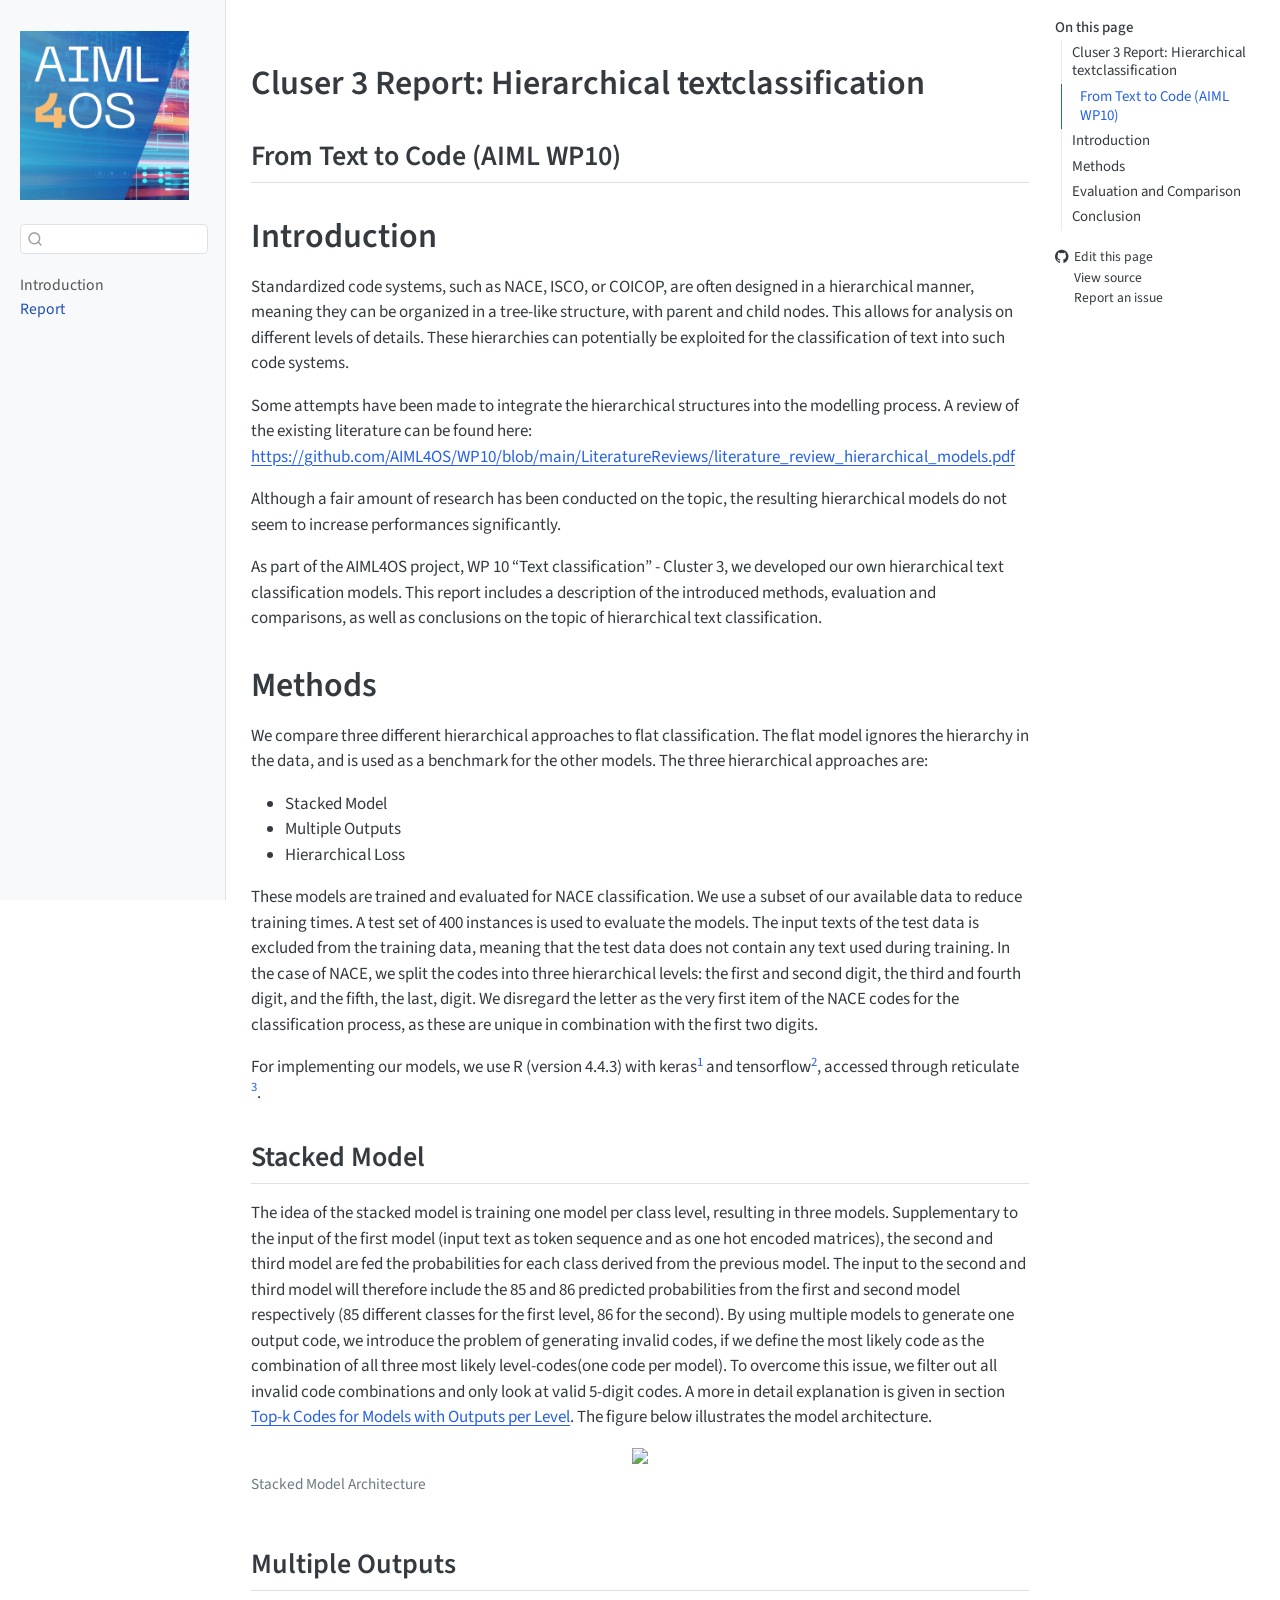
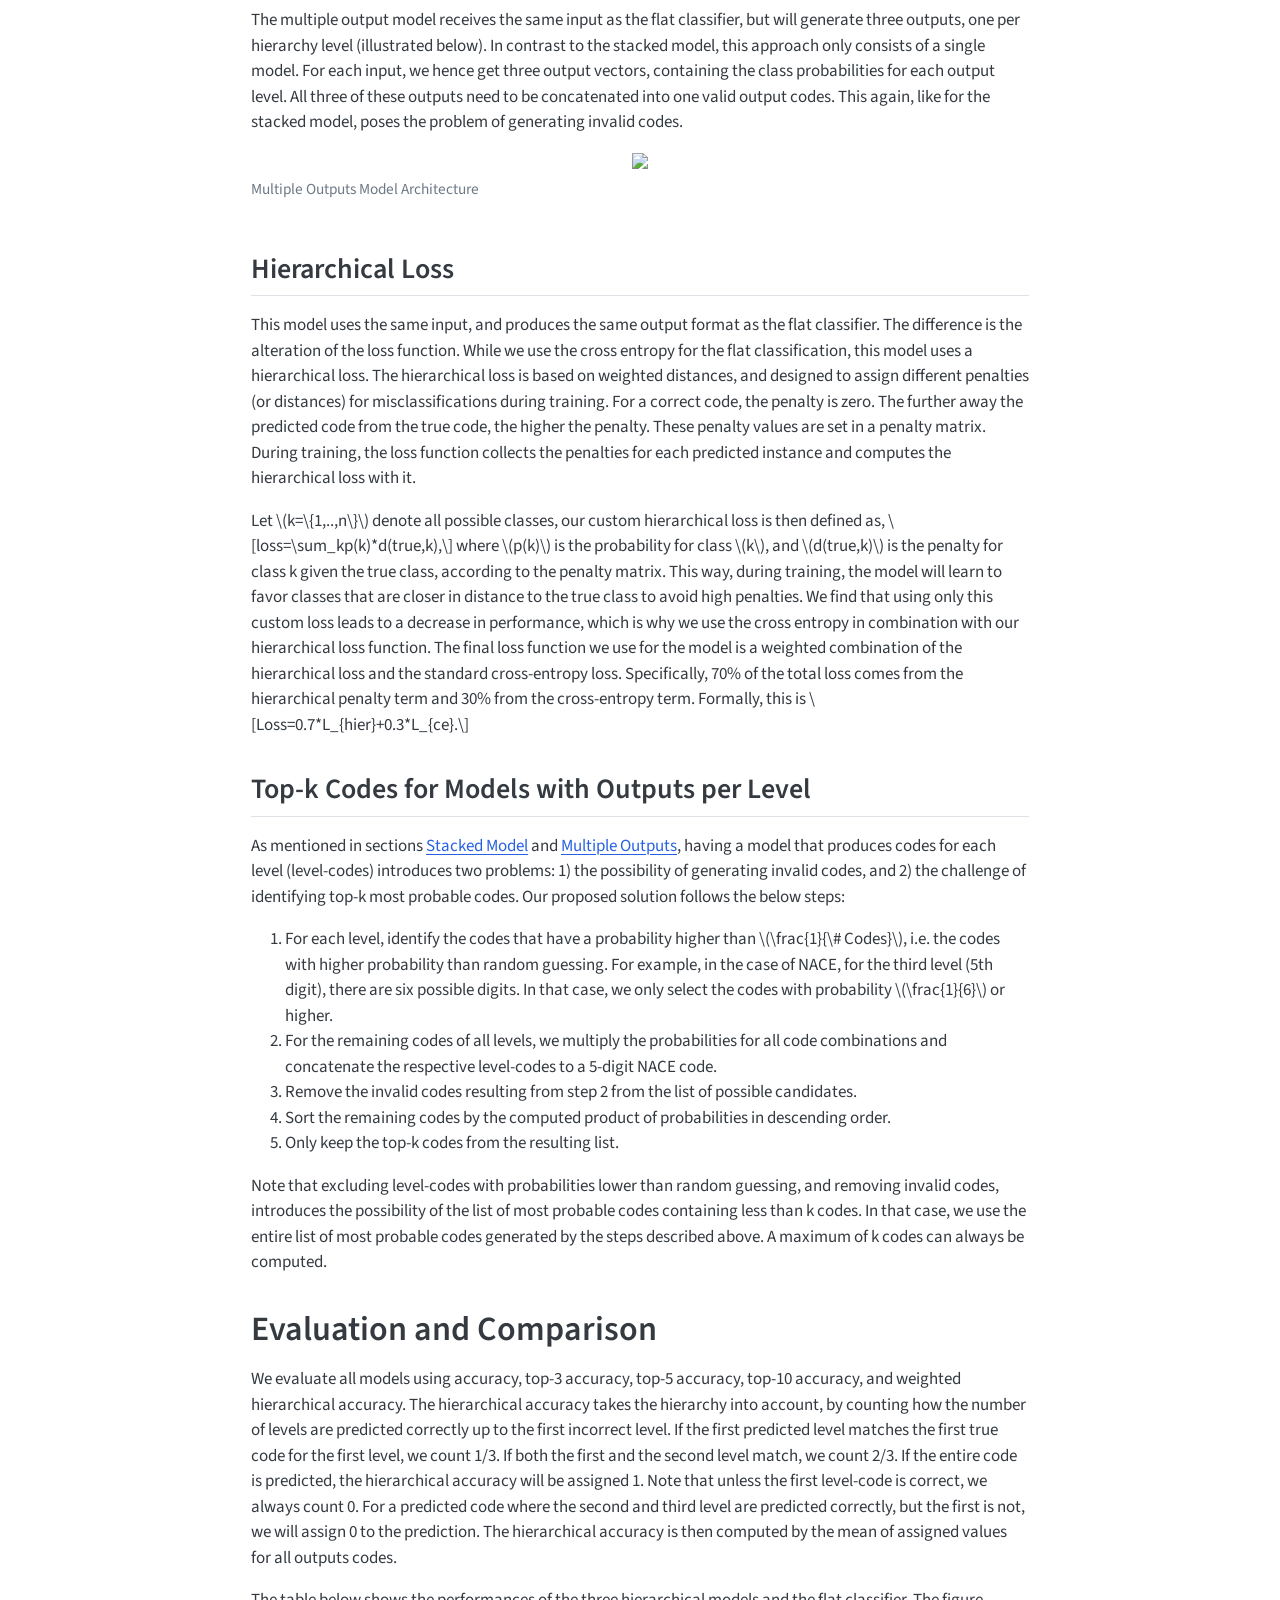
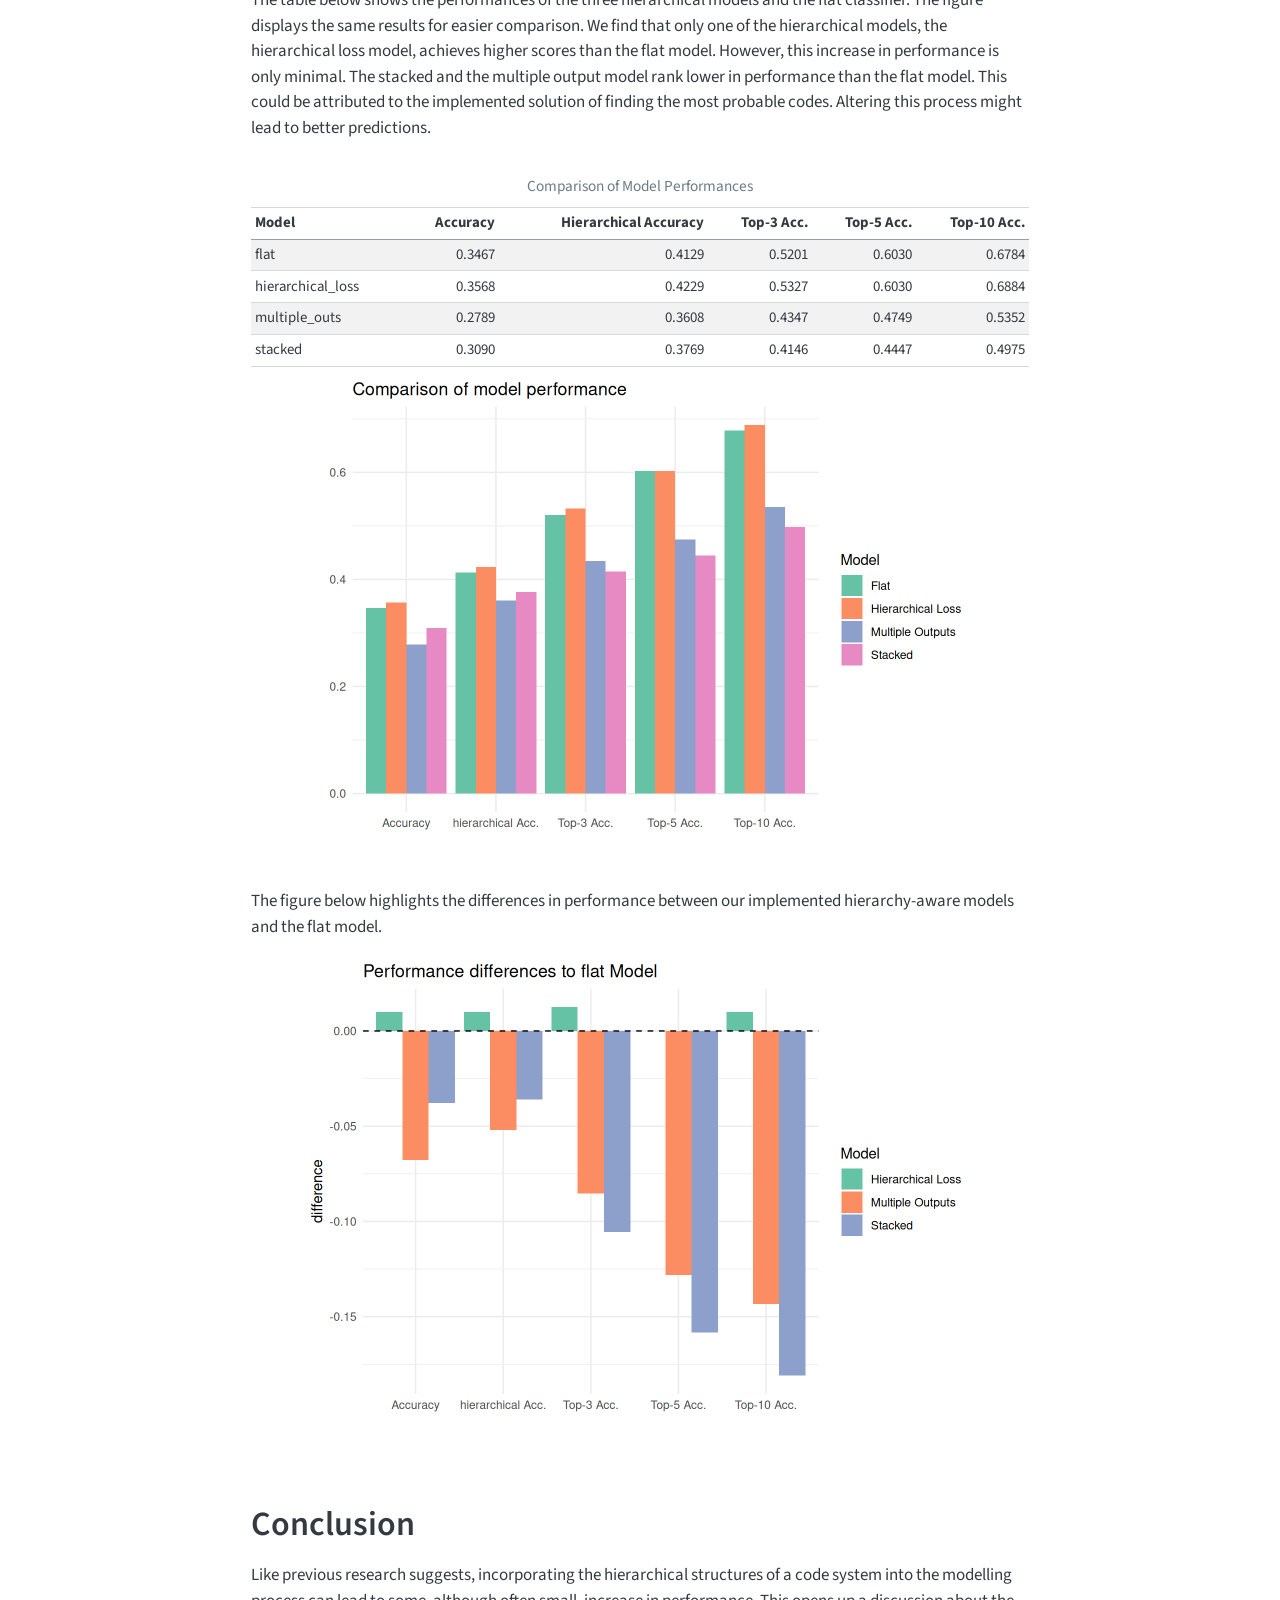
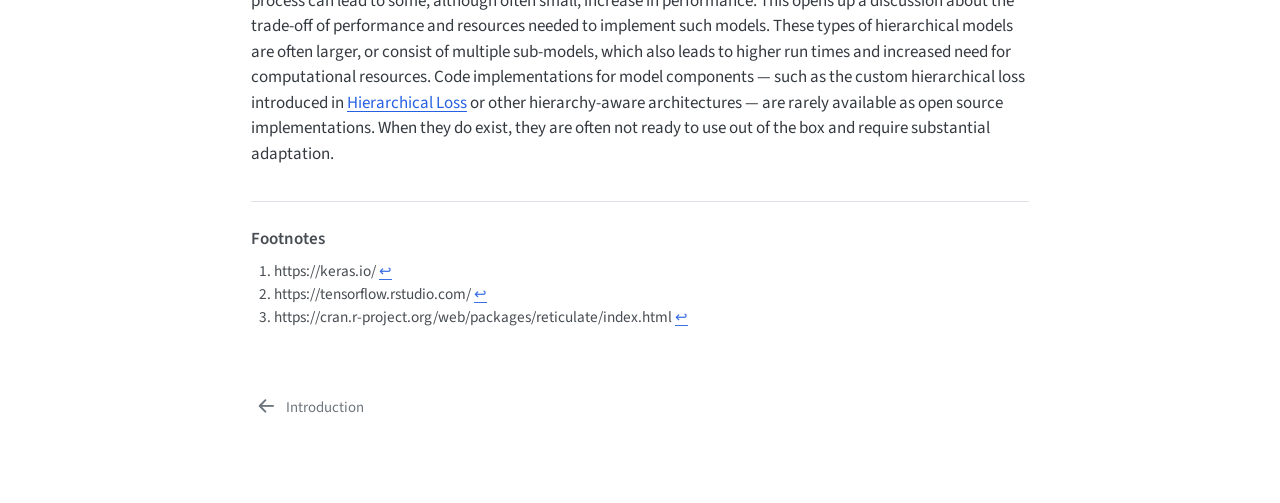
==== chapters/chapter1.html @ e936397a "Built site for gh-pages" ====
<!DOCTYPE html>
<html xmlns="http://www.w3.org/1999/xhtml" lang="en" xml:lang="en"><head>

<meta charset="utf-8">
<meta name="generator" content="quarto-1.9.37">

<meta name="viewport" content="width=device-width, initial-scale=1.0, user-scalable=yes">


<title>chapter1 – From text to code (WP10) - Hierarchical Text Classification (Cluster 3)</title>
<style>
/* Default styles provided by pandoc.
** See https://pandoc.org/MANUAL.html#variables-for-html for config info.
*/
code{white-space: pre-wrap;}
span.smallcaps{font-variant: small-caps;}
div.columns{display: flex; gap: min(4vw, 1.5em);}
div.column{flex: auto; overflow-x: auto;}
div.hanging-indent{margin-left: 1.5em; text-indent: -1.5em;}
ul.task-list{list-style: none;}
ul.task-list li input[type="checkbox"] {
  width: 0.8em;
  margin: 0 0.8em 0.2em -1em; /* quarto-specific, see https://github.com/quarto-dev/quarto-cli/issues/4556 */ 
  vertical-align: middle;
}
</style>


<script src="../site_libs/quarto-nav/quarto-nav.js"></script>
<script src="../site_libs/quarto-nav/headroom.min.js"></script>
<script src="../site_libs/clipboard/clipboard.min.js"></script>
<script src="../site_libs/quarto-search/autocomplete.umd.js"></script>
<script src="../site_libs/quarto-search/fuse.min.js"></script>
<script src="../site_libs/quarto-search/quarto-search.js"></script>
<meta name="quarto:offset" content="../">
<link href="../index.html" rel="prev">
<script src="../site_libs/quarto-html/quarto.js" type="module"></script>
<script src="../site_libs/quarto-html/tabsets/tabsets.js" type="module"></script>
<script src="../site_libs/quarto-html/popper.min.js"></script>
<script src="../site_libs/quarto-html/tippy.umd.min.js"></script>
<script src="../site_libs/quarto-html/anchor.min.js"></script>
<link href="../site_libs/quarto-html/tippy.css" rel="stylesheet">
<link href="../site_libs/quarto-html/quarto-syntax-highlighting-7f8f88aac4f3542376d5c11b86a4c14d.css" rel="stylesheet" id="quarto-text-highlighting-styles">
<script src="../site_libs/bootstrap/bootstrap.min.js"></script>
<link href="../site_libs/bootstrap/bootstrap-icons.css" rel="stylesheet">
<link href="../site_libs/bootstrap/bootstrap-bfc81c90a4e668f7cc6782dca231ae32.min.css" rel="stylesheet" append-hash="true" id="quarto-bootstrap" data-mode="light">
<script id="quarto-search-options" type="application/json">{
  "location": "sidebar",
  "copy-button": false,
  "collapse-after": 3,
  "panel-placement": "start",
  "type": "textbox",
  "limit": 50,
  "keyboard-shortcut": [
    "f",
    "/",
    "s"
  ],
  "show-item-context": false,
  "language": {
    "search-no-results-text": "No results",
    "search-matching-documents-text": "matching documents",
    "search-copy-link-title": "Copy link to search",
    "search-hide-matches-text": "Hide additional matches",
    "search-more-match-text": "more match in this document",
    "search-more-matches-text": "more matches in this document",
    "search-clear-button-title": "Clear",
    "search-text-placeholder": "",
    "search-detached-cancel-button-title": "Cancel",
    "search-submit-button-title": "Submit",
    "search-label": "Search"
  }
}</script>

  <script src="https://cdnjs.cloudflare.com/polyfill/v3/polyfill.min.js?features=es6"></script>
  <script defer="" src="https://cdn.jsdelivr.net/npm/mathjax@3/es5/tex-chtml-full.js" type="text/javascript"></script>

<script type="text/javascript">
const typesetMath = (el) => {
  if (window.MathJax) {
    // MathJax Typeset
    window.MathJax.typeset([el]);
  } else if (window.katex) {
    // KaTeX Render
    var mathElements = el.getElementsByClassName("math");
    var macros = [];
    for (var i = 0; i < mathElements.length; i++) {
      var texText = mathElements[i].firstChild;
      if (mathElements[i].tagName == "SPAN" && texText && texText.data) {
        window.katex.render(texText.data, mathElements[i], {
          displayMode: mathElements[i].classList.contains('display'),
          throwOnError: false,
          macros: macros,
          fleqn: false
        });
      }
    }
  }
}
window.Quarto = {
  typesetMath
};
</script>

<link rel="stylesheet" href="../styles.css">
</head>

<body class="nav-sidebar docked quarto-light">

<div id="quarto-search-results"></div>
  <header id="quarto-header" class="headroom fixed-top">
  <nav class="quarto-secondary-nav">
    <div class="container-fluid d-flex">
      <button type="button" class="quarto-btn-toggle btn" data-bs-toggle="collapse" role="button" data-bs-target=".quarto-sidebar-collapse-item" aria-controls="quarto-sidebar" aria-expanded="false" aria-label="Toggle sidebar navigation" onclick="if (window.quartoToggleHeadroom) { window.quartoToggleHeadroom(); }">
        <i class="bi bi-layout-text-sidebar-reverse"></i>
      </button>
        <nav class="quarto-page-breadcrumbs" aria-label="breadcrumb"><ol class="breadcrumb"><li class="breadcrumb-item"><a href="../chapters/chapter1.html">Report</a></li></ol></nav>
        <a class="flex-grow-1" role="navigation" data-bs-toggle="collapse" data-bs-target=".quarto-sidebar-collapse-item" aria-controls="quarto-sidebar" aria-expanded="false" aria-label="Toggle sidebar navigation" onclick="if (window.quartoToggleHeadroom) { window.quartoToggleHeadroom(); }">      
        </a>
      <button type="button" class="btn quarto-search-button" aria-label="Search" onclick="window.quartoOpenSearch();">
        <i class="bi bi-search"></i>
      </button>
    </div>
  </nav>
</header>
<!-- content -->
<div id="quarto-content" class="quarto-container page-columns page-rows-contents page-layout-article">
<!-- sidebar -->
  <nav id="quarto-sidebar" class="sidebar collapse collapse-horizontal quarto-sidebar-collapse-item sidebar-navigation docked overflow-auto">
    <div class="pt-lg-2 mt-2 text-left sidebar-header">
      <a href="../index.html" class="sidebar-logo-link">
      <img src="../resources/profile/main3.png" alt="" class="sidebar-logo light-content py-0 d-lg-inline d-none">
      <img src="../resources/profile/main3.png" alt="" class="sidebar-logo dark-content py-0 d-lg-inline d-none">
      </a>
      </div>
        <div class="mt-2 flex-shrink-0 align-items-center">
        <div class="sidebar-search">
        <div id="quarto-search" class="" title="Search"></div>
        </div>
        </div>
    <div class="sidebar-menu-container"> 
    <ul class="list-unstyled mt-1">
        <li class="sidebar-item">
  <div class="sidebar-item-container"> 
  <a href="../index.html" class="sidebar-item-text sidebar-link">
 <span class="menu-text">Introduction</span></a>
  </div>
</li>
        <li class="sidebar-item">
  <div class="sidebar-item-container"> 
  <a href="../chapters/chapter1.html" class="sidebar-item-text sidebar-link active">
 <span class="menu-text">Report</span></a>
  </div>
</li>
    </ul>
    </div>
</nav>
<div id="quarto-sidebar-glass" class="quarto-sidebar-collapse-item" data-bs-toggle="collapse" data-bs-target=".quarto-sidebar-collapse-item"></div>
<!-- margin-sidebar -->
    <div id="quarto-margin-sidebar" class="sidebar margin-sidebar">
        <nav id="TOC" role="doc-toc" class="toc-active">
    <h2 id="toc-title">On this page</h2>
   
  <ul>
  <li><a href="#cluser-3-report-hierarchical-textclassification" id="toc-cluser-3-report-hierarchical-textclassification" class="nav-link active" data-scroll-target="#cluser-3-report-hierarchical-textclassification">Cluser 3 Report: Hierarchical textclassification</a>
  <ul class="collapse">
  <li><a href="#from-text-to-code-aiml-wp10" id="toc-from-text-to-code-aiml-wp10" class="nav-link" data-scroll-target="#from-text-to-code-aiml-wp10">From Text to Code (AIML WP10)</a></li>
  </ul></li>
  <li><a href="#introduction" id="toc-introduction" class="nav-link" data-scroll-target="#introduction">Introduction</a></li>
  <li><a href="#methods" id="toc-methods" class="nav-link" data-scroll-target="#methods">Methods</a>
  <ul class="collapse">
  <li><a href="#stacked-model" id="toc-stacked-model" class="nav-link" data-scroll-target="#stacked-model">Stacked Model</a></li>
  <li><a href="#multiple-outputs" id="toc-multiple-outputs" class="nav-link" data-scroll-target="#multiple-outputs">Multiple Outputs</a></li>
  <li><a href="#hierarchical-loss" id="toc-hierarchical-loss" class="nav-link" data-scroll-target="#hierarchical-loss">Hierarchical Loss</a></li>
  <li><a href="#top-k-codes-for-models-with-outputs-per-level" id="toc-top-k-codes-for-models-with-outputs-per-level" class="nav-link" data-scroll-target="#top-k-codes-for-models-with-outputs-per-level">Top-k Codes for Models with Outputs per Level</a></li>
  </ul></li>
  <li><a href="#evaluation-and-comparison" id="toc-evaluation-and-comparison" class="nav-link" data-scroll-target="#evaluation-and-comparison">Evaluation and Comparison</a></li>
  <li><a href="#conclusion" id="toc-conclusion" class="nav-link" data-scroll-target="#conclusion">Conclusion</a></li>
  </ul>
<div class="toc-actions"><ul><li><a href="https://github.com/AIML4OS/WP10_Cluster3_HierarchicalClassificationModels/edit/main/chapters/chapter1.qmd" class="toc-action"><i class="bi bi-github"></i>Edit this page</a></li><li><a href="https://github.com/AIML4OS/WP10_Cluster3_HierarchicalClassificationModels/blob/main/chapters/chapter1.qmd" class="toc-action"><i class="bi empty"></i>View source</a></li><li><a href="https://github.com/AIML4OS/WP10_Cluster3_HierarchicalClassificationModels/issues/new" class="toc-action"><i class="bi empty"></i>Report an issue</a></li></ul></div></nav>
    </div>
<!-- main -->
<main class="content" id="quarto-document-content"><header id="title-block-header" class="quarto-title-block"></header>




<section id="cluser-3-report-hierarchical-textclassification" class="level1">
<h1>Cluser 3 Report: Hierarchical textclassification</h1>
<section id="from-text-to-code-aiml-wp10" class="level2">
<h2 class="anchored" data-anchor-id="from-text-to-code-aiml-wp10">From Text to Code (AIML WP10)</h2>
</section>
</section>
<section id="introduction" class="level1">
<h1>Introduction</h1>
<p>Standardized code systems, such as NACE, ISCO, or COICOP, are often designed in a hierarchical manner, meaning they can be organized in a tree-like structure, with parent and child nodes. This allows for analysis on different levels of details. These hierarchies can potentially be exploited for the classification of text into such code systems.</p>
<p>Some attempts have been made to integrate the hierarchical structures into the modelling process. A review of the existing literature can be found here: <a href="https://github.com/AIML4OS/WP10/blob/main/LiteratureReviews/literature_review_hierarchical_models.pdf" class="uri">https://github.com/AIML4OS/WP10/blob/main/LiteratureReviews/literature_review_hierarchical_models.pdf</a></p>
<p>Although a fair amount of research has been conducted on the topic, the resulting hierarchical models do not seem to increase performances significantly.</p>
<p>As part of the AIML4OS project, WP 10 “Text classification” - Cluster 3, we developed our own hierarchical text classification models. This report includes a description of the introduced methods, evaluation and comparisons, as well as conclusions on the topic of hierarchical text classification.</p>
</section>
<section id="methods" class="level1">
<h1>Methods</h1>
<p>We compare three different hierarchical approaches to flat classification. The flat model ignores the hierarchy in the data, and is used as a benchmark for the other models. The three hierarchical approaches are:</p>
<ul>
<li>Stacked Model</li>
<li>Multiple Outputs</li>
<li>Hierarchical Loss</li>
</ul>
<p>These models are trained and evaluated for NACE classification. We use a subset of our available data to reduce training times. A test set of 400 instances is used to evaluate the models. The input texts of the test data is excluded from the training data, meaning that the test data does not contain any text used during training. In the case of NACE, we split the codes into three hierarchical levels: the first and second digit, the third and fourth digit, and the fifth, the last, digit. We disregard the letter as the very first item of the NACE codes for the classification process, as these are unique in combination with the first two digits.</p>
<p>For implementing our models, we use R (version 4.4.3) with keras<a href="#fn1" class="footnote-ref" id="fnref1" role="doc-noteref"><sup>1</sup></a> and tensorflow<a href="#fn2" class="footnote-ref" id="fnref2" role="doc-noteref"><sup>2</sup></a>, accessed through reticulate <a href="#fn3" class="footnote-ref" id="fnref3" role="doc-noteref"><sup>3</sup></a>.</p>
<section id="stacked-model" class="level2">
<h2 class="anchored" data-anchor-id="stacked-model">Stacked Model</h2>
<p>The idea of the stacked model is training one model per class level, resulting in three models. Supplementary to the input of the first model (input text as token sequence and as one hot encoded matrices), the second and third model are fed the probabilities for each class derived from the previous model. The input to the second and third model will therefore include the 85 and 86 predicted probabilities from the first and second model respectively (85 different classes for the first level, 86 for the second). By using multiple models to generate one output code, we introduce the problem of generating invalid codes, if we define the most likely code as the combination of all three most likely level-codes(one code per model). To overcome this issue, we filter out all invalid code combinations and only look at valid 5-digit codes. A more in detail explanation is given in section <a href="#top-k-codes-for-models-with-outputs-per-level">Top-k Codes for Models with Outputs per Level</a>. The figure below illustrates the model architecture.</p>
<div class="cell" data-layout-align="center">
<div class="cell-output-display">
<div class="quarto-figure quarto-figure-center">
<figure class="figure">
<p><img src="images/stacked_model_hier.png" class="img-fluid figure-img" style="width:30.0%"></p>
<figcaption>Stacked Model Architecture</figcaption>
</figure>
</div>
</div>
</div>
</section>
<section id="multiple-outputs" class="level2">
<h2 class="anchored" data-anchor-id="multiple-outputs">Multiple Outputs</h2>
<p>The multiple output model receives the same input as the flat classifier, but will generate three outputs, one per hierarchy level (illustrated below). In contrast to the stacked model, this approach only consists of a single model. For each input, we hence get three output vectors, containing the class probabilities for each output level. All three of these outputs need to be concatenated into one valid output codes. This again, like for the stacked model, poses the problem of generating invalid codes.</p>
<div class="cell" data-layout-align="center">
<div class="cell-output-display">
<div class="quarto-figure quarto-figure-center">
<figure class="figure">
<p><img src="images/multiple_outputs_model_hier.png" class="img-fluid figure-img" style="width:50.0%"></p>
<figcaption>Multiple Outputs Model Architecture</figcaption>
</figure>
</div>
</div>
</div>
</section>
<section id="hierarchical-loss" class="level2">
<h2 class="anchored" data-anchor-id="hierarchical-loss">Hierarchical Loss</h2>
<p>This model uses the same input, and produces the same output format as the flat classifier. The difference is the alteration of the loss function. While we use the cross entropy for the flat classification, this model uses a hierarchical loss. The hierarchical loss is based on weighted distances, and designed to assign different penalties (or distances) for misclassifications during training. For a correct code, the penalty is zero. The further away the predicted code from the true code, the higher the penalty. These penalty values are set in a penalty matrix. During training, the loss function collects the penalties for each predicted instance and computes the hierarchical loss with it.</p>
<p>Let <span class="math inline">\(k=\{1,..,n\}\)</span> denote all possible classes, our custom hierarchical loss is then defined as, <span class="math display">\[loss=\sum_kp(k)*d(true,k),\]</span> where <span class="math inline">\(p(k)\)</span> is the probability for class <span class="math inline">\(k\)</span>, and <span class="math inline">\(d(true,k)\)</span> is the penalty for class k given the true class, according to the penalty matrix. This way, during training, the model will learn to favor classes that are closer in distance to the true class to avoid high penalties. We find that using only this custom loss leads to a decrease in performance, which is why we use the cross entropy in combination with our hierarchical loss function. The final loss function we use for the model is a weighted combination of the hierarchical loss and the standard cross-entropy loss. Specifically, 70% of the total loss comes from the hierarchical penalty term and 30% from the cross-entropy term. Formally, this is <span class="math display">\[Loss=0.7*L_{hier}+0.3*L_{ce}.\]</span></p>
</section>
<section id="top-k-codes-for-models-with-outputs-per-level" class="level2">
<h2 class="anchored" data-anchor-id="top-k-codes-for-models-with-outputs-per-level">Top-k Codes for Models with Outputs per Level</h2>
<p>As mentioned in sections <a href="#stacked-model">Stacked Model</a> and <a href="#multiple-outputs">Multiple Outputs</a>, having a model that produces codes for each level (level-codes) introduces two problems: 1) the possibility of generating invalid codes, and 2) the challenge of identifying top-k most probable codes. Our proposed solution follows the below steps:</p>
<ol type="1">
<li>For each level, identify the codes that have a probability higher than <span class="math inline">\(\frac{1}{\# Codes}\)</span>, i.e.&nbsp;the codes with higher probability than random guessing. For example, in the case of NACE, for the third level (5th digit), there are six possible digits. In that case, we only select the codes with probability <span class="math inline">\(\frac{1}{6}\)</span> or higher.</li>
<li>For the remaining codes of all levels, we multiply the probabilities for all code combinations and concatenate the respective level-codes to a 5-digit NACE code.</li>
<li>Remove the invalid codes resulting from step 2 from the list of possible candidates.</li>
<li>Sort the remaining codes by the computed product of probabilities in descending order.</li>
<li>Only keep the top-k codes from the resulting list.</li>
</ol>
<p>Note that excluding level-codes with probabilities lower than random guessing, and removing invalid codes, introduces the possibility of the list of most probable codes containing less than k codes. In that case, we use the entire list of most probable codes generated by the steps described above. A maximum of k codes can always be computed.</p>
</section>
</section>
<section id="evaluation-and-comparison" class="level1">
<h1>Evaluation and Comparison</h1>
<p>We evaluate all models using accuracy, top-3 accuracy, top-5 accuracy, top-10 accuracy, and weighted hierarchical accuracy. The hierarchical accuracy takes the hierarchy into account, by counting how the number of levels are predicted correctly up to the first incorrect level. If the first predicted level matches the first true code for the first level, we count 1/3. If both the first and the second level match, we count 2/3. If the entire code is predicted, the hierarchical accuracy will be assigned 1. Note that unless the first level-code is correct, we always count 0. For a predicted code where the second and third level are predicted correctly, but the first is not, we will assign 0 to the prediction. The hierarchical accuracy is then computed by the mean of assigned values for all outputs codes.</p>
<p>The table below shows the performances of the three hierarchical models and the flat classifier. The figure displays the same results for easier comparison. We find that only one of the hierarchical models, the hierarchical loss model, achieves higher scores than the flat model. However, this increase in performance is only minimal. The stacked and the multiple output model rank lower in performance than the flat model. This could be attributed to the implemented solution of finding the most probable codes. Altering this process might lead to better predictions.</p>
<div class="cell">
<div class="cell-output-display">
<table class="caption-top table table-sm table-striped small">
<caption>Comparison of Model Performances</caption>
<colgroup>
<col style="width: 21%">
<col style="width: 10%">
<col style="width: 26%">
<col style="width: 13%">
<col style="width: 13%">
<col style="width: 14%">
</colgroup>
<thead>
<tr class="header">
<th style="text-align: left;">Model</th>
<th style="text-align: right;">Accuracy</th>
<th style="text-align: right;">Hierarchical Accuracy</th>
<th style="text-align: right;">Top-3 Acc.</th>
<th style="text-align: right;">Top-5 Acc.</th>
<th style="text-align: right;">Top-10 Acc.</th>
</tr>
</thead>
<tbody>
<tr class="odd">
<td style="text-align: left;">flat</td>
<td style="text-align: right;">0.3467</td>
<td style="text-align: right;">0.4129</td>
<td style="text-align: right;">0.5201</td>
<td style="text-align: right;">0.6030</td>
<td style="text-align: right;">0.6784</td>
</tr>
<tr class="even">
<td style="text-align: left;">hierarchical_loss</td>
<td style="text-align: right;">0.3568</td>
<td style="text-align: right;">0.4229</td>
<td style="text-align: right;">0.5327</td>
<td style="text-align: right;">0.6030</td>
<td style="text-align: right;">0.6884</td>
</tr>
<tr class="odd">
<td style="text-align: left;">multiple_outs</td>
<td style="text-align: right;">0.2789</td>
<td style="text-align: right;">0.3608</td>
<td style="text-align: right;">0.4347</td>
<td style="text-align: right;">0.4749</td>
<td style="text-align: right;">0.5352</td>
</tr>
<tr class="even">
<td style="text-align: left;">stacked</td>
<td style="text-align: right;">0.3090</td>
<td style="text-align: right;">0.3769</td>
<td style="text-align: right;">0.4146</td>
<td style="text-align: right;">0.4447</td>
<td style="text-align: right;">0.4975</td>
</tr>
</tbody>
</table>
</div>
</div>
<div class="cell" data-layout-align="center">
<div class="cell-output-display">
<div class="quarto-figure quarto-figure-center">
<figure class="figure">
<p><img src="chapter1_files/figure-html/unnamed-chunk-3-1.png" class="img-fluid quarto-figure quarto-figure-center figure-img" width="672"></p>
</figure>
</div>
</div>
</div>
<p>The figure below highlights the differences in performance between our implemented hierarchy-aware models and the flat model.</p>
<div class="cell" data-layout-align="center">
<div class="cell-output-display">
<div class="quarto-figure quarto-figure-center">
<figure class="figure">
<p><img src="chapter1_files/figure-html/unnamed-chunk-4-1.png" class="img-fluid quarto-figure quarto-figure-center figure-img" width="672"></p>
</figure>
</div>
</div>
</div>
</section>
<section id="conclusion" class="level1">
<h1>Conclusion</h1>
<p>Like previous research suggests, incorporating the hierarchical structures of a code system into the modelling process can lead to some, although often small, increase in performance. This opens up a discussion about the trade-off of performance and resources needed to implement such models. These types of hierarchical models are often larger, or consist of multiple sub-models, which also leads to higher run times and increased need for computational resources. Code implementations for model components — such as the custom hierarchical loss introduced in <a href="#hierarchical-loss">Hierarchical Loss</a> or other hierarchy-aware architectures — are rarely available as open source implementations. When they do exist, they are often not ready to use out of the box and require substantial adaptation.</p>


</section>


<div id="quarto-appendix" class="default"><section id="footnotes" class="footnotes footnotes-end-of-document" role="doc-endnotes"><h2 class="anchored quarto-appendix-heading">Footnotes</h2>

<ol>
<li id="fn1"><p>https://keras.io/<a href="#fnref1" class="footnote-back" role="doc-backlink">↩︎</a></p></li>
<li id="fn2"><p>https://tensorflow.rstudio.com/<a href="#fnref2" class="footnote-back" role="doc-backlink">↩︎</a></p></li>
<li id="fn3"><p>https://cran.r-project.org/web/packages/reticulate/index.html<a href="#fnref3" class="footnote-back" role="doc-backlink">↩︎</a></p></li>
</ol>
</section></div></main> <!-- /main -->
<script id="quarto-html-after-body" type="application/javascript">
  window.document.addEventListener("DOMContentLoaded", function (event) {
    const icon = "";
    const anchorJS = new window.AnchorJS();
    anchorJS.options = {
      placement: 'right',
      icon: icon
    };
    anchorJS.add('.anchored');
    const isCodeAnnotation = (el) => {
      for (const clz of el.classList) {
        if (clz.startsWith('code-annotation-')) {                     
          return true;
        }
      }
      return false;
    }
    const onCopySuccess = function(e) {
      // button target
      const button = e.trigger;
      // don't keep focus
      button.blur();
      // flash "checked"
      button.classList.add('code-copy-button-checked');
      var currentTitle = button.getAttribute("title");
      button.setAttribute("title", "Copied!");
      let tooltip;
      if (window.bootstrap) {
        button.setAttribute("data-bs-toggle", "tooltip");
        button.setAttribute("data-bs-placement", "left");
        button.setAttribute("data-bs-title", "Copied!");
        tooltip = new bootstrap.Tooltip(button, 
          { trigger: "manual", 
            customClass: "code-copy-button-tooltip",
            offset: [0, -8]});
        tooltip.show();    
      }
      setTimeout(function() {
        if (tooltip) {
          tooltip.hide();
          button.removeAttribute("data-bs-title");
          button.removeAttribute("data-bs-toggle");
          button.removeAttribute("data-bs-placement");
        }
        button.setAttribute("title", currentTitle);
        button.classList.remove('code-copy-button-checked');
      }, 1000);
      // clear code selection
      e.clearSelection();
    }
    const getTextToCopy = function(trigger) {
      const outerScaffold = trigger.parentElement.cloneNode(true);
      const codeEl = outerScaffold.querySelector('code');
      for (const childEl of codeEl.children) {
        if (isCodeAnnotation(childEl)) {
          childEl.remove();
        }
      }
      return codeEl.innerText;
    }
    const clipboard = new window.ClipboardJS('.code-copy-button:not([data-in-quarto-modal])', {
      text: getTextToCopy
    });
    clipboard.on('success', onCopySuccess);
    if (window.document.getElementById('quarto-embedded-source-code-modal')) {
      const clipboardModal = new window.ClipboardJS('.code-copy-button[data-in-quarto-modal]', {
        text: getTextToCopy,
        container: window.document.getElementById('quarto-embedded-source-code-modal')
      });
      clipboardModal.on('success', onCopySuccess);
    }
      var localhostRegex = new RegExp(/^(?:http|https):\/\/localhost\:?[0-9]*\//);
      var mailtoRegex = new RegExp(/^mailto:/);
        var filterRegex = new RegExp("https:\/\/AIML4OS\.github\.io\/\/WP10_Cluster3_HierarchicalClassificationModels");
      var isInternal = (href) => {
          return filterRegex.test(href) || localhostRegex.test(href) || mailtoRegex.test(href);
      }
      // Inspect non-navigation links and adorn them if external
     var links = window.document.querySelectorAll('a[href]:not(.nav-link):not(.navbar-brand):not(.toc-action):not(.sidebar-link):not(.sidebar-item-toggle):not(.pagination-link):not(.no-external):not([aria-hidden]):not(.dropdown-item):not(.quarto-navigation-tool):not(.about-link)');
      for (var i=0; i<links.length; i++) {
        const link = links[i];
        if (!isInternal(link.href)) {
          // undo the damage that might have been done by quarto-nav.js in the case of
          // links that we want to consider external
          if (link.dataset.originalHref !== undefined) {
            link.href = link.dataset.originalHref;
          }
        }
      }
    function tippyHover(el, contentFn, onTriggerFn, onUntriggerFn) {
      const config = {
        allowHTML: true,
        maxWidth: 500,
        delay: 100,
        arrow: false,
        appendTo: function(el) {
            return el.parentElement;
        },
        interactive: true,
        interactiveBorder: 10,
        theme: 'quarto',
        placement: 'bottom-start',
      };
      if (contentFn) {
        config.content = contentFn;
      }
      if (onTriggerFn) {
        config.onTrigger = onTriggerFn;
      }
      if (onUntriggerFn) {
        config.onUntrigger = onUntriggerFn;
      }
      window.tippy(el, config); 
    }
    const noterefs = window.document.querySelectorAll('a[role="doc-noteref"]');
    for (var i=0; i<noterefs.length; i++) {
      const ref = noterefs[i];
      tippyHover(ref, function() {
        // use id or data attribute instead here
        let href = ref.getAttribute('data-footnote-href') || ref.getAttribute('href');
        try { href = new URL(href).hash; } catch {}
        const id = href.replace(/^#\/?/, "");
        const note = window.document.getElementById(id);
        if (note) {
          return note.innerHTML;
        } else {
          return "";
        }
      });
    }
    const xrefs = window.document.querySelectorAll('a.quarto-xref');
    const processXRef = (id, note) => {
      // Strip column container classes
      const stripColumnClz = (el) => {
        el.classList.remove("page-full", "page-columns");
        if (el.children) {
          for (const child of el.children) {
            stripColumnClz(child);
          }
        }
      }
      stripColumnClz(note)
      if (id === null || id.startsWith('sec-')) {
        // Special case sections, only their first couple elements
        const container = document.createElement("div");
        if (note.children && note.children.length > 2) {
          container.appendChild(note.children[0].cloneNode(true));
          for (let i = 1; i < note.children.length; i++) {
            const child = note.children[i];
            if (child.tagName === "P" && child.innerText === "") {
              continue;
            } else {
              container.appendChild(child.cloneNode(true));
              break;
            }
          }
          if (window.Quarto?.typesetMath) {
            window.Quarto.typesetMath(container);
          }
          return container.innerHTML
        } else {
          if (window.Quarto?.typesetMath) {
            window.Quarto.typesetMath(note);
          }
          return note.innerHTML;
        }
      } else {
        // Remove any anchor links if they are present
        const anchorLink = note.querySelector('a.anchorjs-link');
        if (anchorLink) {
          anchorLink.remove();
        }
        if (window.Quarto?.typesetMath) {
          window.Quarto.typesetMath(note);
        }
        if (note.classList.contains("callout")) {
          return note.outerHTML;
        } else {
          return note.innerHTML;
        }
      }
    }
    for (var i=0; i<xrefs.length; i++) {
      const xref = xrefs[i];
      tippyHover(xref, undefined, function(instance) {
        instance.disable();
        let url = xref.getAttribute('href');
        let hash = undefined; 
        if (url.startsWith('#')) {
          hash = url;
        } else {
          try { hash = new URL(url).hash; } catch {}
        }
        if (hash) {
          const id = hash.replace(/^#\/?/, "");
          const note = window.document.getElementById(id);
          if (note !== null) {
            try {
              const html = processXRef(id, note.cloneNode(true));
              instance.setContent(html);
            } finally {
              instance.enable();
              instance.show();
            }
          } else {
            // See if we can fetch this
            fetch(url.split('#')[0])
            .then(res => res.text())
            .then(html => {
              const parser = new DOMParser();
              const htmlDoc = parser.parseFromString(html, "text/html");
              const note = htmlDoc.getElementById(id);
              if (note !== null) {
                const html = processXRef(id, note);
                instance.setContent(html);
              } 
            }).finally(() => {
              instance.enable();
              instance.show();
            });
          }
        } else {
          // See if we can fetch a full url (with no hash to target)
          // This is a special case and we should probably do some content thinning / targeting
          fetch(url)
          .then(res => res.text())
          .then(html => {
            const parser = new DOMParser();
            const htmlDoc = parser.parseFromString(html, "text/html");
            const note = htmlDoc.querySelector('main.content');
            if (note !== null) {
              // This should only happen for chapter cross references
              // (since there is no id in the URL)
              // remove the first header
              if (note.children.length > 0 && note.children[0].tagName === "HEADER") {
                note.children[0].remove();
              }
              const html = processXRef(null, note);
              instance.setContent(html);
            } 
          }).finally(() => {
            instance.enable();
            instance.show();
          });
        }
      }, function(instance) {
      });
    }
        let selectedAnnoteEl;
        const selectorForAnnotation = ( cell, annotation) => {
          let cellAttr = 'data-code-cell="' + cell + '"';
          let lineAttr = 'data-code-annotation="' +  annotation + '"';
          const selector = 'span[' + cellAttr + '][' + lineAttr + ']';
          return selector;
        }
        const selectCodeLines = (annoteEl) => {
          const doc = window.document;
          const targetCell = annoteEl.getAttribute("data-target-cell");
          const targetAnnotation = annoteEl.getAttribute("data-target-annotation");
          const annoteSpan = window.document.querySelector(selectorForAnnotation(targetCell, targetAnnotation));
          const lines = annoteSpan.getAttribute("data-code-lines").split(",");
          const lineIds = lines.map((line) => {
            return targetCell + "-" + line;
          })
          let top = null;
          let height = null;
          let parent = null;
          if (lineIds.length > 0) {
              //compute the position of the single el (top and bottom and make a div)
              const el = window.document.getElementById(lineIds[0]);
              top = el.offsetTop;
              height = el.offsetHeight;
              parent = el.parentElement.parentElement;
            if (lineIds.length > 1) {
              const lastEl = window.document.getElementById(lineIds[lineIds.length - 1]);
              const bottom = lastEl.offsetTop + lastEl.offsetHeight;
              height = bottom - top;
            }
            if (top !== null && height !== null && parent !== null) {
              // cook up a div (if necessary) and position it 
              let div = window.document.getElementById("code-annotation-line-highlight");
              if (div === null) {
                div = window.document.createElement("div");
                div.setAttribute("id", "code-annotation-line-highlight");
                div.style.position = 'absolute';
                parent.appendChild(div);
              }
              div.style.top = top - 2 + "px";
              div.style.height = height + 4 + "px";
              div.style.left = 0;
              let gutterDiv = window.document.getElementById("code-annotation-line-highlight-gutter");
              if (gutterDiv === null) {
                gutterDiv = window.document.createElement("div");
                gutterDiv.setAttribute("id", "code-annotation-line-highlight-gutter");
                gutterDiv.style.position = 'absolute';
                const codeCell = window.document.getElementById(targetCell);
                const gutter = codeCell.querySelector('.code-annotation-gutter');
                gutter.appendChild(gutterDiv);
              }
              gutterDiv.style.top = top - 2 + "px";
              gutterDiv.style.height = height + 4 + "px";
            }
            selectedAnnoteEl = annoteEl;
          }
        };
        const unselectCodeLines = () => {
          const elementsIds = ["code-annotation-line-highlight", "code-annotation-line-highlight-gutter"];
          elementsIds.forEach((elId) => {
            const div = window.document.getElementById(elId);
            if (div) {
              div.remove();
            }
          });
          selectedAnnoteEl = undefined;
        };
          // Handle positioning of the toggle
      window.addEventListener(
        "resize",
        throttle(() => {
          elRect = undefined;
          if (selectedAnnoteEl) {
            selectCodeLines(selectedAnnoteEl);
          }
        }, 10)
      );
      function throttle(fn, ms) {
      let throttle = false;
      let timer;
        return (...args) => {
          if(!throttle) { // first call gets through
              fn.apply(this, args);
              throttle = true;
          } else { // all the others get throttled
              if(timer) clearTimeout(timer); // cancel #2
              timer = setTimeout(() => {
                fn.apply(this, args);
                timer = throttle = false;
              }, ms);
          }
        };
      }
        // Attach click handler to the DT
        const annoteDls = window.document.querySelectorAll('dt[data-target-cell]');
        for (const annoteDlNode of annoteDls) {
          annoteDlNode.addEventListener('click', (event) => {
            const clickedEl = event.target;
            if (clickedEl !== selectedAnnoteEl) {
              unselectCodeLines();
              const activeEl = window.document.querySelector('dt[data-target-cell].code-annotation-active');
              if (activeEl) {
                activeEl.classList.remove('code-annotation-active');
              }
              selectCodeLines(clickedEl);
              clickedEl.classList.add('code-annotation-active');
            } else {
              // Unselect the line
              unselectCodeLines();
              clickedEl.classList.remove('code-annotation-active');
            }
          });
        }
    const findCites = (el) => {
      const parentEl = el.parentElement;
      if (parentEl) {
        const cites = parentEl.dataset.cites;
        if (cites) {
          return {
            el,
            cites: cites.split(' ')
          };
        } else {
          return findCites(el.parentElement)
        }
      } else {
        return undefined;
      }
    };
    var bibliorefs = window.document.querySelectorAll('a[role="doc-biblioref"]');
    for (var i=0; i<bibliorefs.length; i++) {
      const ref = bibliorefs[i];
      const citeInfo = findCites(ref);
      if (citeInfo) {
        tippyHover(citeInfo.el, function() {
          var popup = window.document.createElement('div');
          citeInfo.cites.forEach(function(cite) {
            var citeDiv = window.document.createElement('div');
            citeDiv.classList.add('hanging-indent');
            citeDiv.classList.add('csl-entry');
            var biblioDiv = window.document.getElementById('ref-' + cite);
            if (biblioDiv) {
              citeDiv.innerHTML = biblioDiv.innerHTML;
            }
            popup.appendChild(citeDiv);
          });
          return popup.innerHTML;
        });
      }
    }
  });
  </script>
<nav class="page-navigation">
  <div class="nav-page nav-page-previous">
      <a href="../index.html" class="pagination-link" aria-label="Introduction">
        <i class="bi bi-arrow-left-short"></i> <span class="nav-page-text">Introduction</span>
      </a>          
  </div>
  <div class="nav-page nav-page-next">
  </div>
</nav>
</div> <!-- /content -->




<footer class="footer"><div class="nav-footer"><div class="nav-footer-center"><div class="toc-actions d-sm-block d-md-none"><ul><li><a href="https://github.com/AIML4OS/WP10_Cluster3_HierarchicalClassificationModels/edit/main/chapters/chapter1.qmd" class="toc-action"><i class="bi bi-github"></i>Edit this page</a></li><li><a href="https://github.com/AIML4OS/WP10_Cluster3_HierarchicalClassificationModels/blob/main/chapters/chapter1.qmd" class="toc-action"><i class="bi empty"></i>View source</a></li><li><a href="https://github.com/AIML4OS/WP10_Cluster3_HierarchicalClassificationModels/issues/new" class="toc-action"><i class="bi empty"></i>Report an issue</a></li></ul></div></div></div></footer></body></html>
---- site_libs/quarto-html/tippy.css ----
.tippy-box[data-animation=fade][data-state=hidden]{opacity:0}[data-tippy-root]{max-width:calc(100vw - 10px)}.tippy-box{position:relative;background-color:#333;color:#fff;border-radius:4px;font-size:14px;line-height:1.4;white-space:normal;outline:0;transition-property:transform,visibility,opacity}.tippy-box[data-placement^=top]>.tippy-arrow{bottom:0}.tippy-box[data-placement^=top]>.tippy-arrow:before{bottom:-7px;left:0;border-width:8px 8px 0;border-top-color:initial;transform-origin:center top}.tippy-box[data-placement^=bottom]>.tippy-arrow{top:0}.tippy-box[data-placement^=bottom]>.tippy-arrow:before{top:-7px;left:0;border-width:0 8px 8px;border-bottom-color:initial;transform-origin:center bottom}.tippy-box[data-placement^=left]>.tippy-arrow{right:0}.tippy-box[data-placement^=left]>.tippy-arrow:before{border-width:8px 0 8px 8px;border-left-color:initial;right:-7px;transform-origin:center left}.tippy-box[data-placement^=right]>.tippy-arrow{left:0}.tippy-box[data-placement^=right]>.tippy-arrow:before{left:-7px;border-width:8px 8px 8px 0;border-right-color:initial;transform-origin:center right}.tippy-box[data-inertia][data-state=visible]{transition-timing-function:cubic-bezier(.54,1.5,.38,1.11)}.tippy-arrow{width:16px;height:16px;color:#333}.tippy-arrow:before{content:"";position:absolute;border-color:transparent;border-style:solid}.tippy-content{position:relative;padding:5px 9px;z-index:1}
---- site_libs/quarto-html/quarto-syntax-highlighting-7f8f88aac4f3542376d5c11b86a4c14d.css ----
/* quarto syntax highlight colors */
:root {
  --quarto-hl-ot-color: #003B4F;
  --quarto-hl-at-color: #657422;
  --quarto-hl-ss-color: #20794D;
  --quarto-hl-an-color: #5E5E5E;
  --quarto-hl-fu-color: #4758AB;
  --quarto-hl-st-color: #20794D;
  --quarto-hl-cf-color: #003B4F;
  --quarto-hl-op-color: #5E5E5E;
  --quarto-hl-er-color: #AD0000;
  --quarto-hl-bn-color: #AD0000;
  --quarto-hl-al-color: #AD0000;
  --quarto-hl-va-color: #111111;
  --quarto-hl-bu-color: inherit;
  --quarto-hl-ex-color: inherit;
  --quarto-hl-pp-color: #AD0000;
  --quarto-hl-in-color: #5E5E5E;
  --quarto-hl-vs-color: #20794D;
  --quarto-hl-wa-color: #5E5E5E;
  --quarto-hl-do-color: #5E5E5E;
  --quarto-hl-im-color: #00769E;
  --quarto-hl-ch-color: #20794D;
  --quarto-hl-dt-color: #AD0000;
  --quarto-hl-fl-color: #AD0000;
  --quarto-hl-co-color: #5E5E5E;
  --quarto-hl-cv-color: #5E5E5E;
  --quarto-hl-cn-color: #8f5902;
  --quarto-hl-sc-color: #5E5E5E;
  --quarto-hl-dv-color: #AD0000;
  --quarto-hl-kw-color: #003B4F;
}

/* other quarto variables */
:root {
  --quarto-font-monospace: SFMono-Regular, Menlo, Monaco, Consolas, "Liberation Mono", "Courier New", monospace;
}

/* syntax highlight based on Pandoc's rules */
pre > code.sourceCode > span {
  color: #003B4F;
}

code.sourceCode > span {
  color: #003B4F;
}

div.sourceCode,
div.sourceCode pre.sourceCode {
  color: #003B4F;
}

/* Normal */
code span {
  color: #003B4F;
}

/* Alert */
code span.al {
  color: #AD0000;
  font-style: inherit;
}

/* Annotation */
code span.an {
  color: #5E5E5E;
  font-style: inherit;
}

/* Attribute */
code span.at {
  color: #657422;
  font-style: inherit;
}

/* BaseN */
code span.bn {
  color: #AD0000;
  font-style: inherit;
}

/* BuiltIn */
code span.bu {
  font-style: inherit;
}

/* ControlFlow */
code span.cf {
  color: #003B4F;
  font-weight: bold;
  font-style: inherit;
}

/* Char */
code span.ch {
  color: #20794D;
  font-style: inherit;
}

/* Constant */
code span.cn {
  color: #8f5902;
  font-style: inherit;
}

/* Comment */
code span.co {
  color: #5E5E5E;
  font-style: inherit;
}

/* CommentVar */
code span.cv {
  color: #5E5E5E;
  font-style: italic;
}

/* Documentation */
code span.do {
  color: #5E5E5E;
  font-style: italic;
}

/* DataType */
code span.dt {
  color: #AD0000;
  font-style: inherit;
}

/* DecVal */
code span.dv {
  color: #AD0000;
  font-style: inherit;
}

/* Error */
code span.er {
  color: #AD0000;
  font-style: inherit;
}

/* Extension */
code span.ex {
  font-style: inherit;
}

/* Float */
code span.fl {
  color: #AD0000;
  font-style: inherit;
}

/* Function */
code span.fu {
  color: #4758AB;
  font-style: inherit;
}

/* Import */
code span.im {
  color: #00769E;
  font-style: inherit;
}

/* Information */
code span.in {
  color: #5E5E5E;
  font-style: inherit;
}

/* Keyword */
code span.kw {
  color: #003B4F;
  font-weight: bold;
  font-style: inherit;
}

/* Operator */
code span.op {
  color: #5E5E5E;
  font-style: inherit;
}

/* Other */
code span.ot {
  color: #003B4F;
  font-style: inherit;
}

/* Preprocessor */
code span.pp {
  color: #AD0000;
  font-style: inherit;
}

/* SpecialChar */
code span.sc {
  color: #5E5E5E;
  font-style: inherit;
}

/* SpecialString */
code span.ss {
  color: #20794D;
  font-style: inherit;
}

/* String */
code span.st {
  color: #20794D;
  font-style: inherit;
}

/* Variable */
code span.va {
  color: #111111;
  font-style: inherit;
}

/* VerbatimString */
code span.vs {
  color: #20794D;
  font-style: inherit;
}

/* Warning */
code span.wa {
  color: #5E5E5E;
  font-style: italic;
}

.prevent-inlining {
  content: "</";
}

/*# sourceMappingURL=789ad8cd35626ba772517505b42a116e.css.map */
---- styles.css ----
/* css styles */
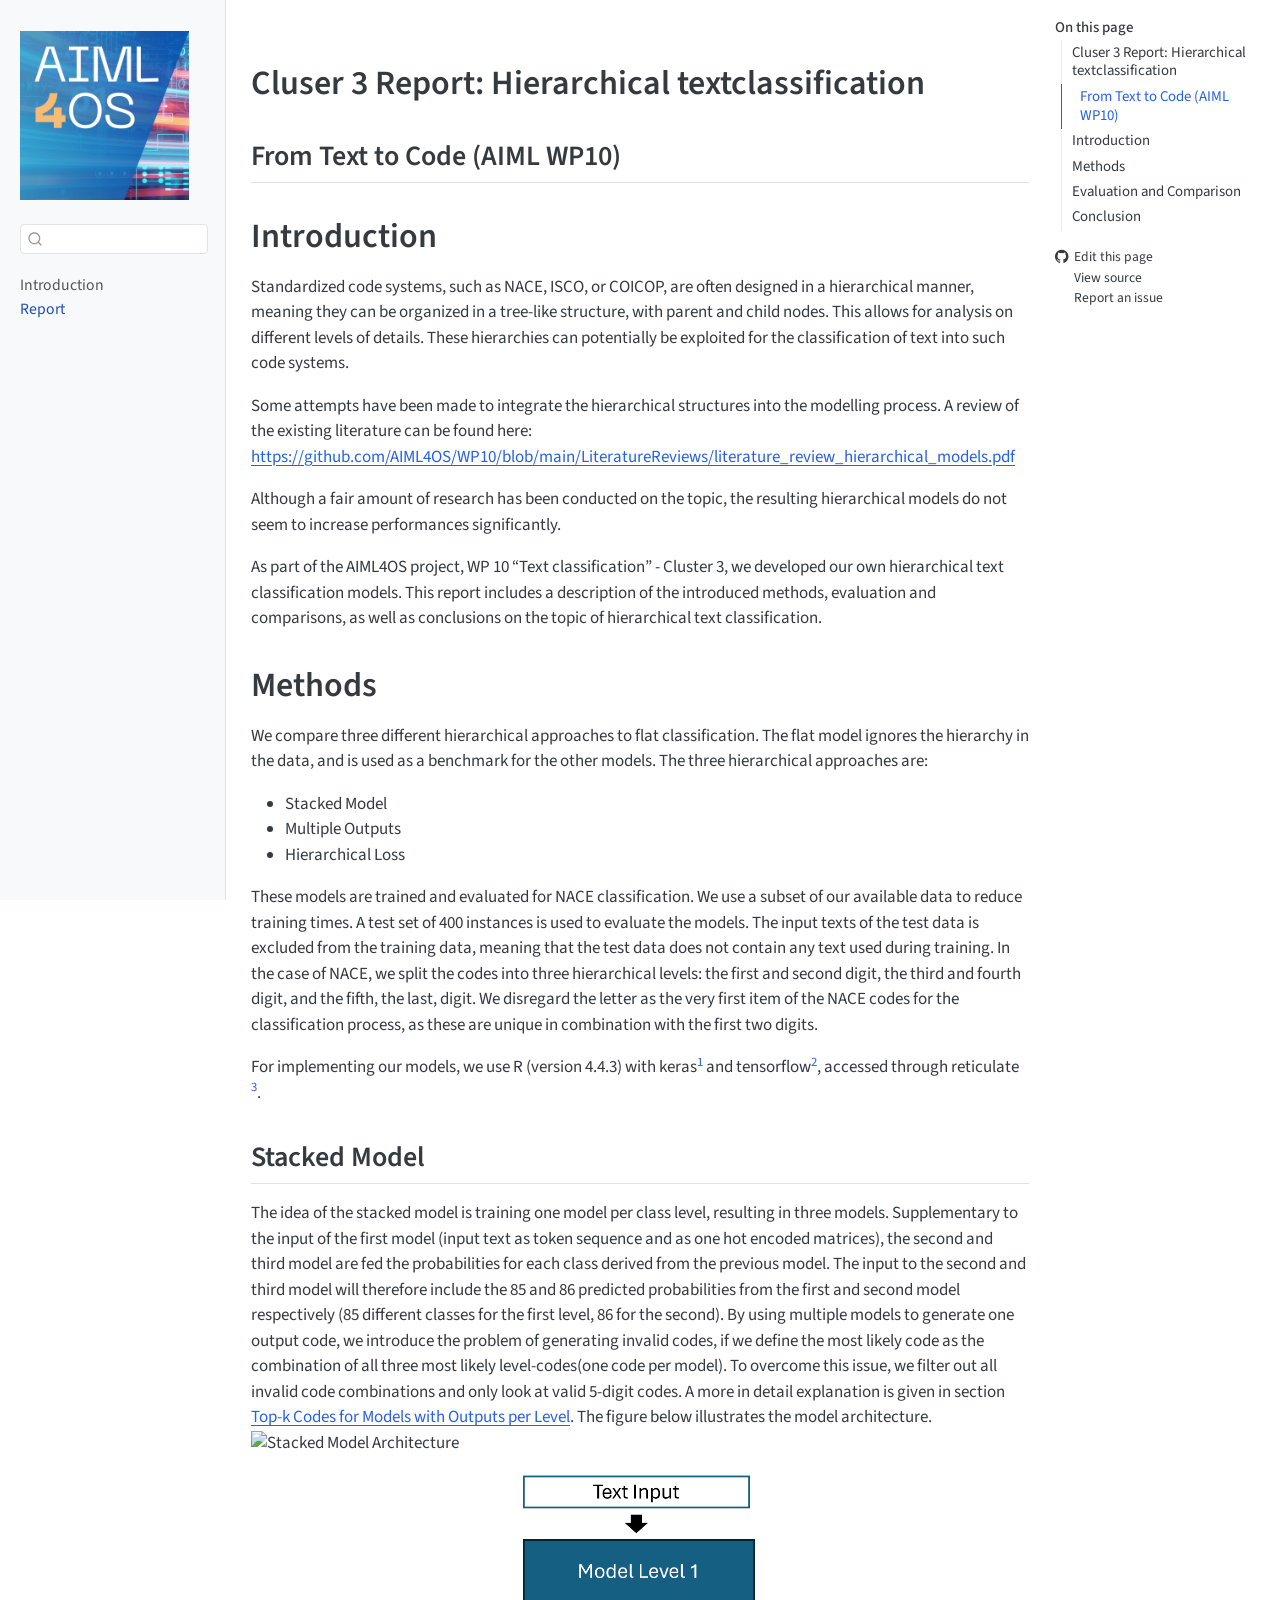
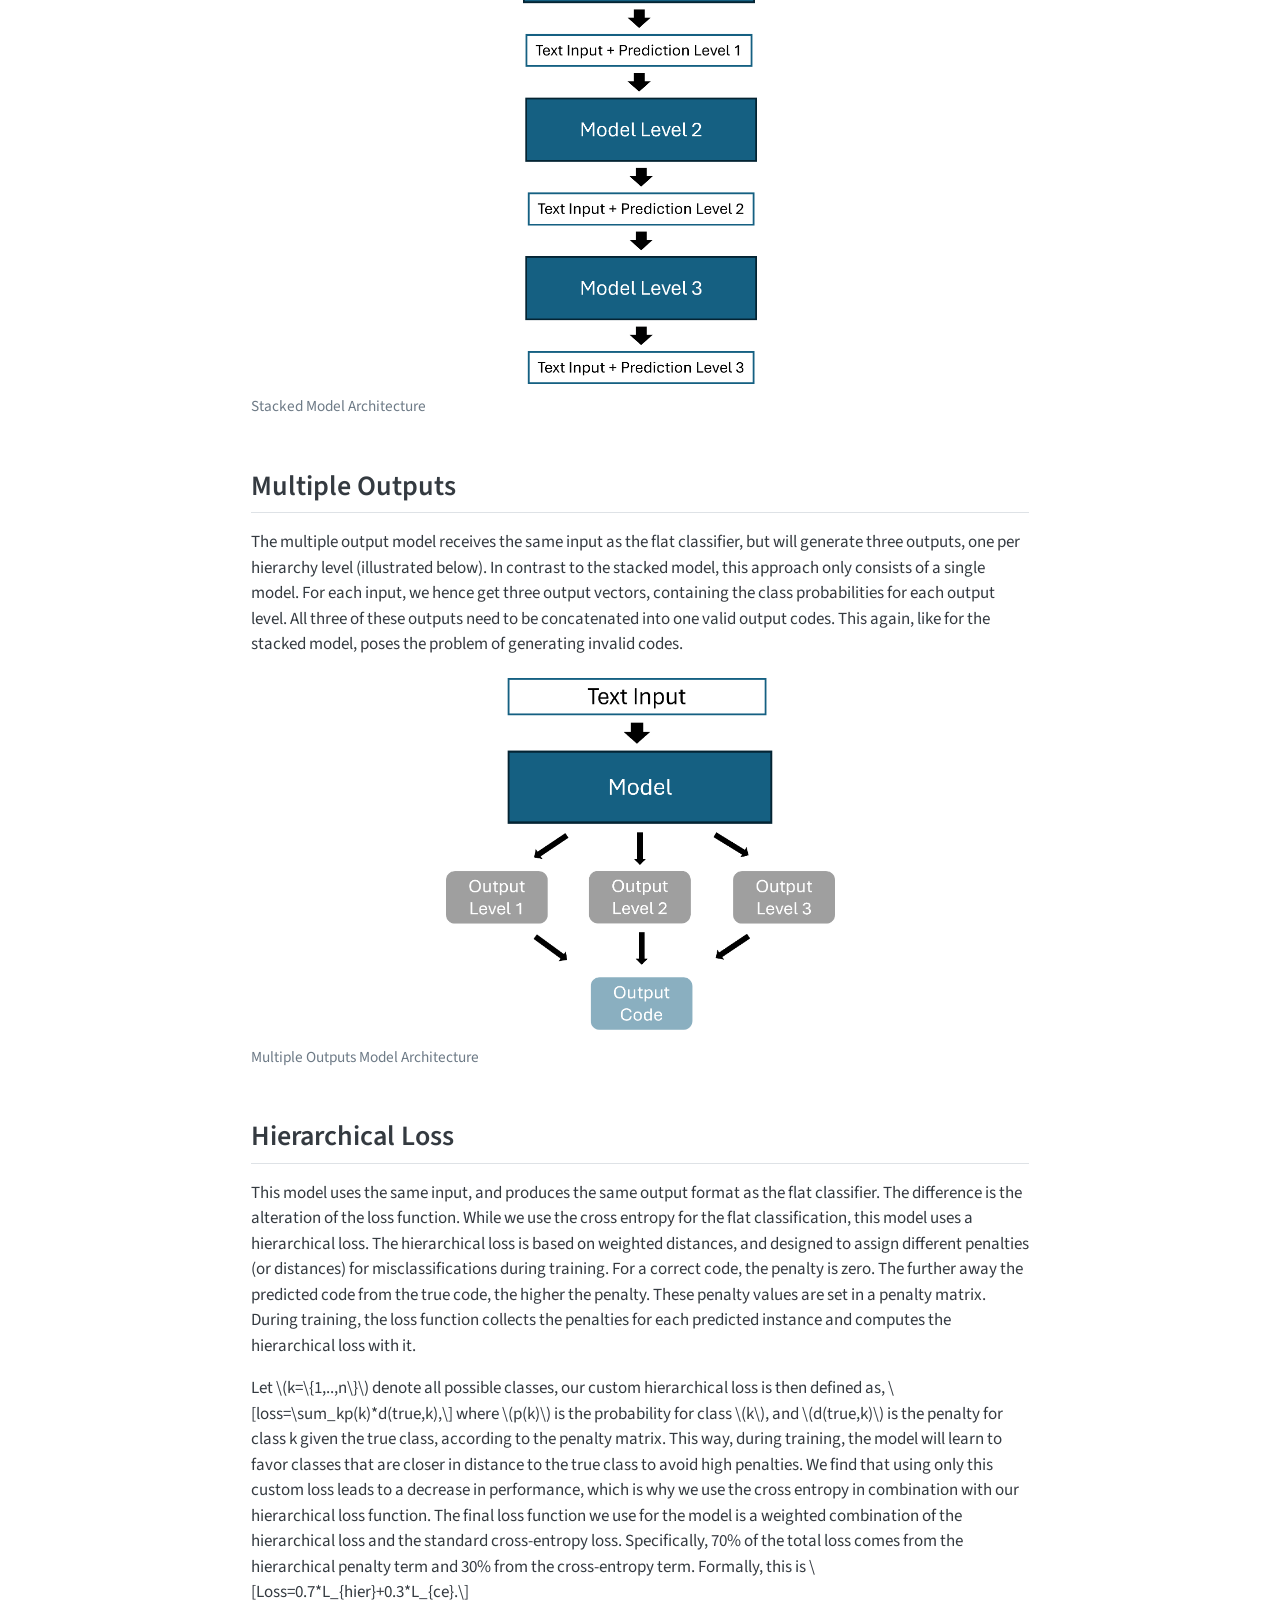
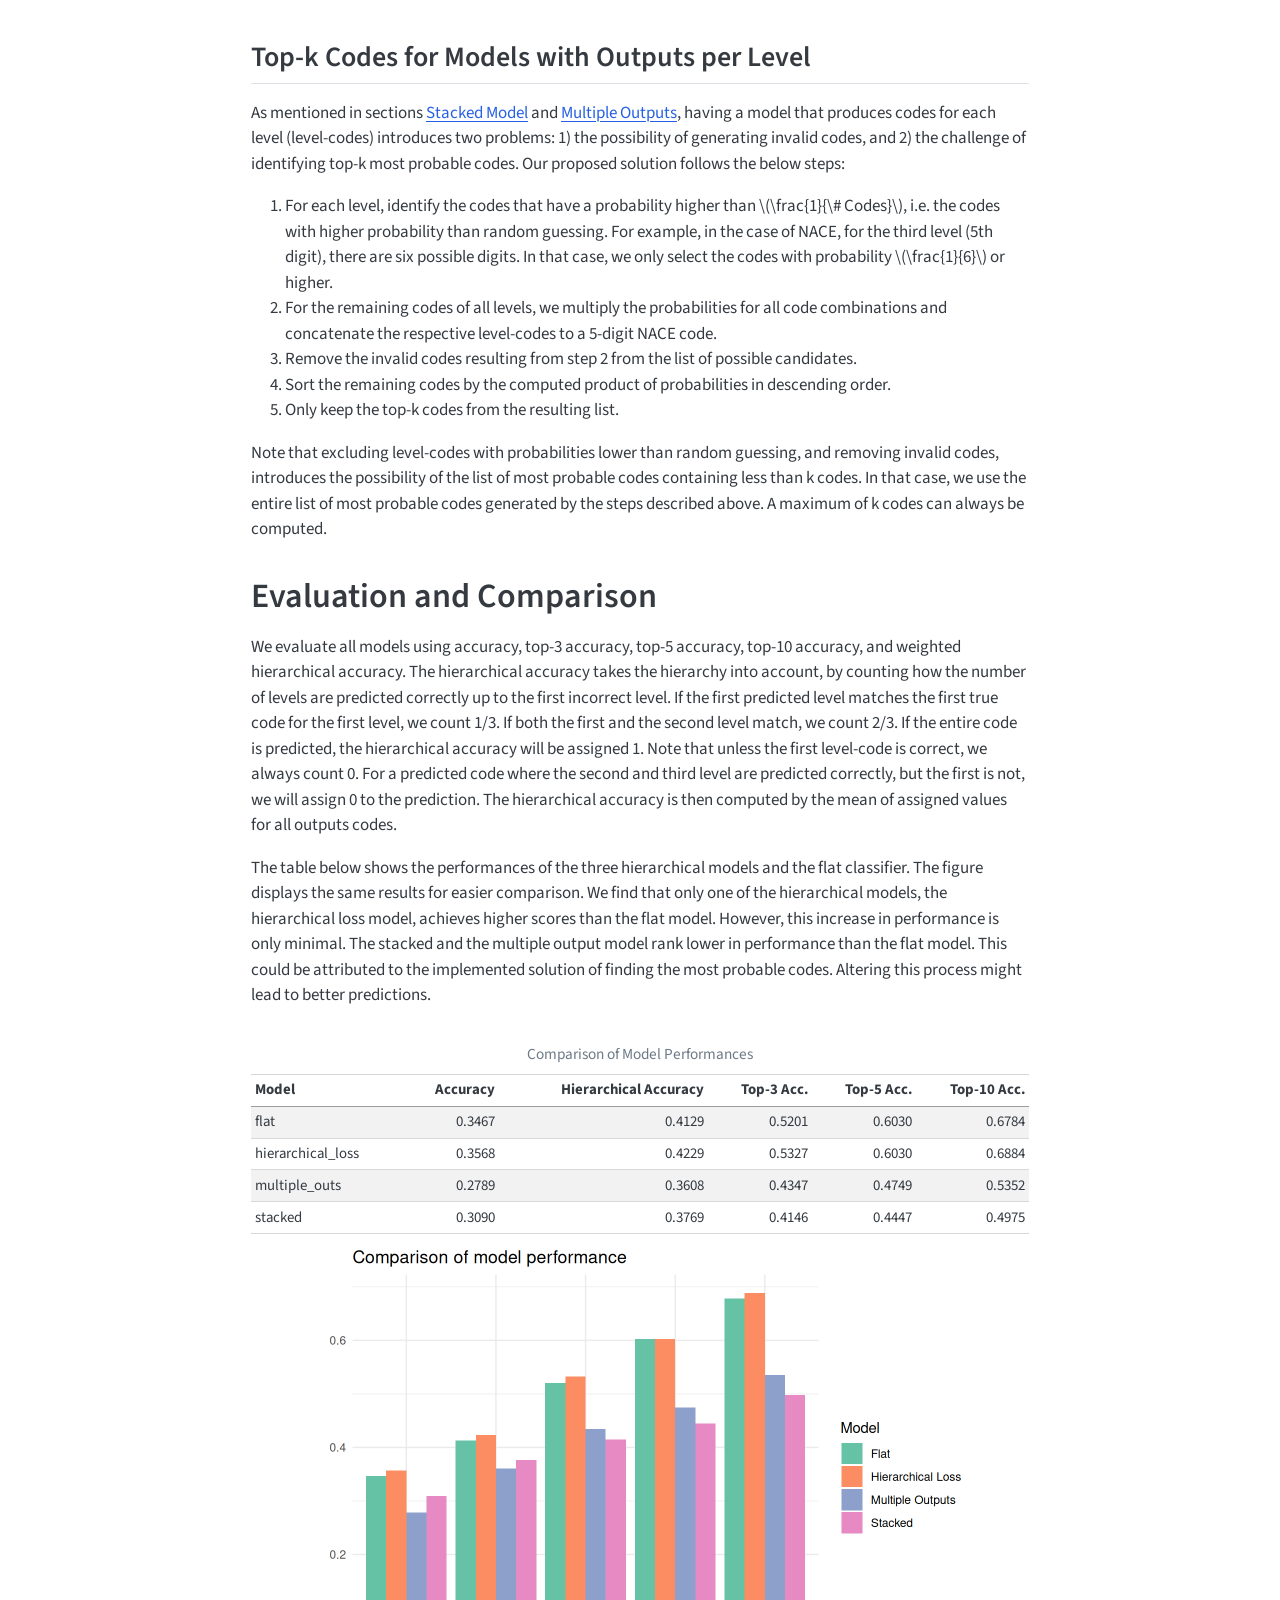
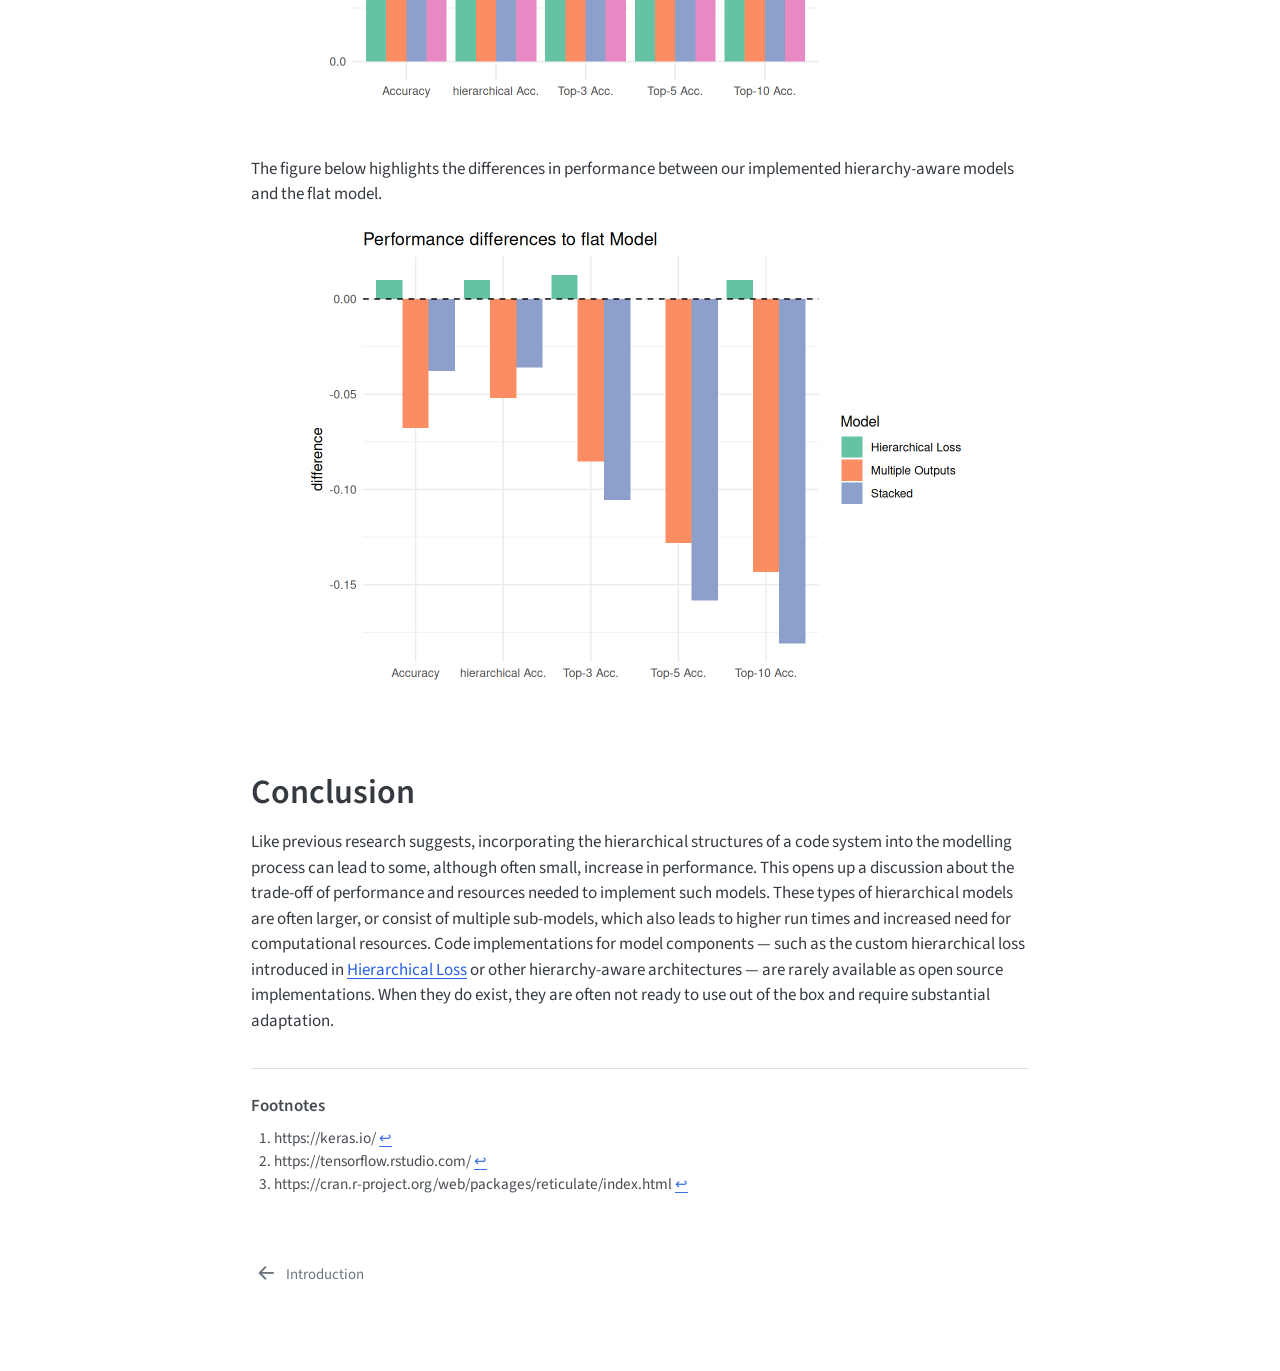
==== commit 4d1849ff: "Built site for gh-pages" ====
--- a/chapters/chapter1.html
+++ b/chapters/chapter1.html
@@ -210,7 +210,7 @@
 <p>For implementing our models, we use R (version 4.4.3) with keras<a href="#fn1" class="footnote-ref" id="fnref1" role="doc-noteref"><sup>1</sup></a> and tensorflow<a href="#fn2" class="footnote-ref" id="fnref2" role="doc-noteref"><sup>2</sup></a>, accessed through reticulate <a href="#fn3" class="footnote-ref" id="fnref3" role="doc-noteref"><sup>3</sup></a>.</p>
 <section id="stacked-model" class="level2">
 <h2 class="anchored" data-anchor-id="stacked-model">Stacked Model</h2>
-<p>The idea of the stacked model is training one model per class level, resulting in three models. Supplementary to the input of the first model (input text as token sequence and as one hot encoded matrices), the second and third model are fed the probabilities for each class derived from the previous model. The input to the second and third model will therefore include the 85 and 86 predicted probabilities from the first and second model respectively (85 different classes for the first level, 86 for the second). By using multiple models to generate one output code, we introduce the problem of generating invalid codes, if we define the most likely code as the combination of all three most likely level-codes(one code per model). To overcome this issue, we filter out all invalid code combinations and only look at valid 5-digit codes. A more in detail explanation is given in section <a href="#top-k-codes-for-models-with-outputs-per-level">Top-k Codes for Models with Outputs per Level</a>. The figure below illustrates the model architecture.</p>
+<p>The idea of the stacked model is training one model per class level, resulting in three models. Supplementary to the input of the first model (input text as token sequence and as one hot encoded matrices), the second and third model are fed the probabilities for each class derived from the previous model. The input to the second and third model will therefore include the 85 and 86 predicted probabilities from the first and second model respectively (85 different classes for the first level, 86 for the second). By using multiple models to generate one output code, we introduce the problem of generating invalid codes, if we define the most likely code as the combination of all three most likely level-codes(one code per model). To overcome this issue, we filter out all invalid code combinations and only look at valid 5-digit codes. A more in detail explanation is given in section <a href="#top-k-codes-for-models-with-outputs-per-level">Top-k Codes for Models with Outputs per Level</a>. The figure below illustrates the model architecture. <img src="'images/stacked_model_hier.png'" class="img-fluid" alt="Stacked Model Architecture"></p>
 <div class="cell" data-layout-align="center">
 <div class="cell-output-display">
 <div class="quarto-figure quarto-figure-center">
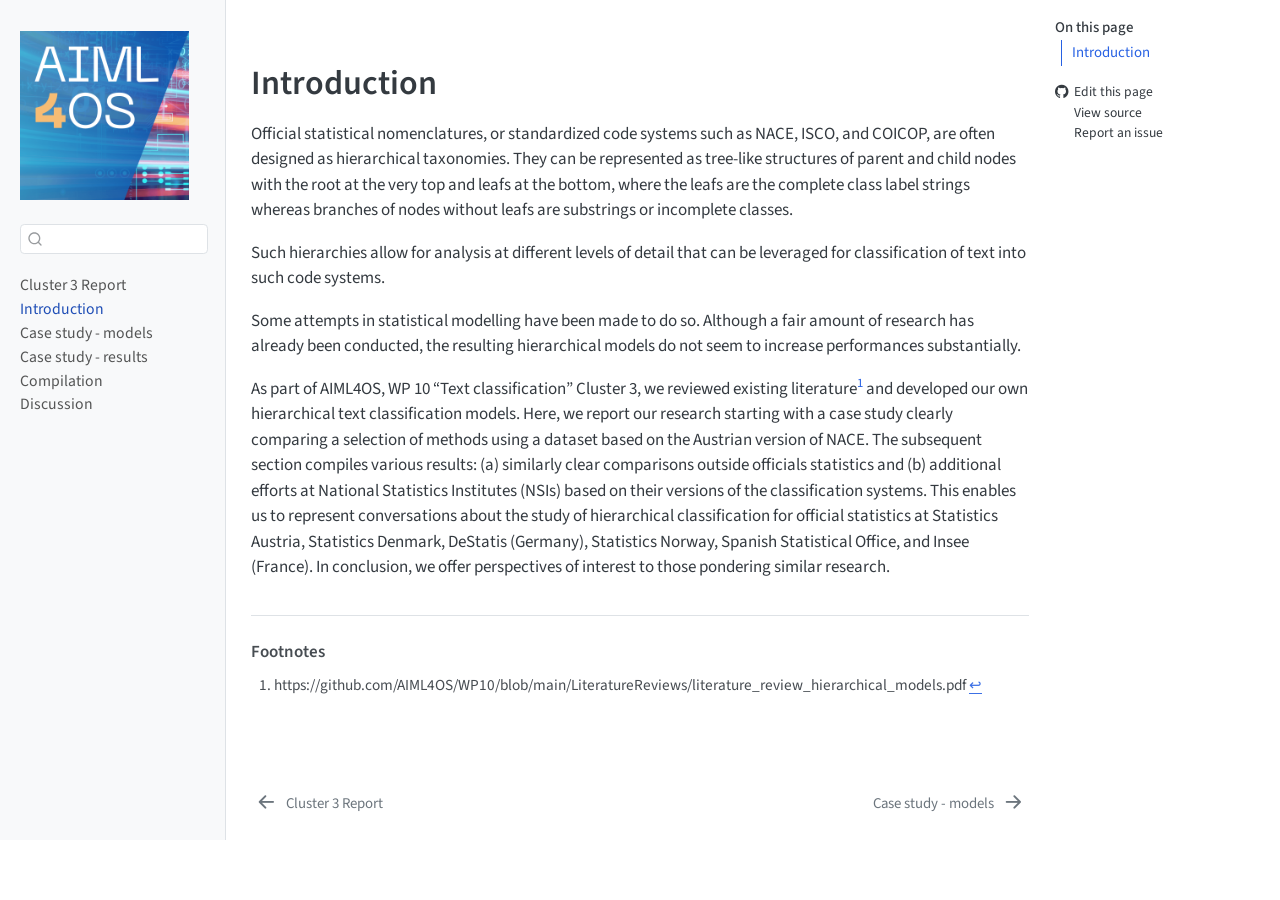
==== commit f351aa27: "Built site for gh-pages" ====
--- a/chapters/chapter1.html
+++ b/chapters/chapter1.html
@@ -33,6 +33,7 @@
 <script src="../site_libs/quarto-search/fuse.min.js"></script>
 <script src="../site_libs/quarto-search/quarto-search.js"></script>
 <meta name="quarto:offset" content="../">
+<link href="../chapters/chapter2.html" rel="next">
 <link href="../index.html" rel="prev">
 <script src="../site_libs/quarto-html/quarto.js" type="module"></script>
 <script src="../site_libs/quarto-html/tabsets/tabsets.js" type="module"></script>
@@ -72,35 +73,6 @@
   }
 }</script>
 
-  <script src="https://cdnjs.cloudflare.com/polyfill/v3/polyfill.min.js?features=es6"></script>
-  <script defer="" src="https://cdn.jsdelivr.net/npm/mathjax@3/es5/tex-chtml-full.js" type="text/javascript"></script>
-
-<script type="text/javascript">
-const typesetMath = (el) => {
-  if (window.MathJax) {
-    // MathJax Typeset
-    window.MathJax.typeset([el]);
-  } else if (window.katex) {
-    // KaTeX Render
-    var mathElements = el.getElementsByClassName("math");
-    var macros = [];
-    for (var i = 0; i < mathElements.length; i++) {
-      var texText = mathElements[i].firstChild;
-      if (mathElements[i].tagName == "SPAN" && texText && texText.data) {
-        window.katex.render(texText.data, mathElements[i], {
-          displayMode: mathElements[i].classList.contains('display'),
-          throwOnError: false,
-          macros: macros,
-          fleqn: false
-        });
-      }
-    }
-  }
-}
-window.Quarto = {
-  typesetMath
-};
-</script>
 
 <link rel="stylesheet" href="../styles.css">
 </head>
@@ -114,7 +86,7 @@
       <button type="button" class="quarto-btn-toggle btn" data-bs-toggle="collapse" role="button" data-bs-target=".quarto-sidebar-collapse-item" aria-controls="quarto-sidebar" aria-expanded="false" aria-label="Toggle sidebar navigation" onclick="if (window.quartoToggleHeadroom) { window.quartoToggleHeadroom(); }">
         <i class="bi bi-layout-text-sidebar-reverse"></i>
       </button>
-        <nav class="quarto-page-breadcrumbs" aria-label="breadcrumb"><ol class="breadcrumb"><li class="breadcrumb-item"><a href="../chapters/chapter1.html">Report</a></li></ol></nav>
+        <nav class="quarto-page-breadcrumbs" aria-label="breadcrumb"><ol class="breadcrumb"><li class="breadcrumb-item"><a href="../chapters/chapter1.html">Introduction</a></li></ol></nav>
         <a class="flex-grow-1" role="navigation" data-bs-toggle="collapse" data-bs-target=".quarto-sidebar-collapse-item" aria-controls="quarto-sidebar" aria-expanded="false" aria-label="Toggle sidebar navigation" onclick="if (window.quartoToggleHeadroom) { window.quartoToggleHeadroom(); }">      
         </a>
       <button type="button" class="btn quarto-search-button" aria-label="Search" onclick="window.quartoOpenSearch();">
@@ -143,13 +115,37 @@
         <li class="sidebar-item">
   <div class="sidebar-item-container"> 
   <a href="../index.html" class="sidebar-item-text sidebar-link">
- <span class="menu-text">Introduction</span></a>
+ <span class="menu-text">Cluster 3 Report</span></a>
   </div>
 </li>
         <li class="sidebar-item">
   <div class="sidebar-item-container"> 
   <a href="../chapters/chapter1.html" class="sidebar-item-text sidebar-link active">
- <span class="menu-text">Report</span></a>
+ <span class="menu-text">Introduction</span></a>
+  </div>
+</li>
+        <li class="sidebar-item">
+  <div class="sidebar-item-container"> 
+  <a href="../chapters/chapter2.html" class="sidebar-item-text sidebar-link">
+ <span class="menu-text">Case study - models</span></a>
+  </div>
+</li>
+        <li class="sidebar-item">
+  <div class="sidebar-item-container"> 
+  <a href="../chapters/chapter3.html" class="sidebar-item-text sidebar-link">
+ <span class="menu-text">Case study - results</span></a>
+  </div>
+</li>
+        <li class="sidebar-item">
+  <div class="sidebar-item-container"> 
+  <a href="../chapters/chapter4.html" class="sidebar-item-text sidebar-link">
+ <span class="menu-text">Compilation</span></a>
+  </div>
+</li>
+        <li class="sidebar-item">
+  <div class="sidebar-item-container"> 
+  <a href="../chapters/chapter5.html" class="sidebar-item-text sidebar-link">
+ <span class="menu-text">Discussion</span></a>
   </div>
 </li>
     </ul>
@@ -162,20 +158,7 @@
     <h2 id="toc-title">On this page</h2>
    
   <ul>
-  <li><a href="#cluser-3-report-hierarchical-textclassification" id="toc-cluser-3-report-hierarchical-textclassification" class="nav-link active" data-scroll-target="#cluser-3-report-hierarchical-textclassification">Cluser 3 Report: Hierarchical textclassification</a>
-  <ul class="collapse">
-  <li><a href="#from-text-to-code-aiml-wp10" id="toc-from-text-to-code-aiml-wp10" class="nav-link" data-scroll-target="#from-text-to-code-aiml-wp10">From Text to Code (AIML WP10)</a></li>
-  </ul></li>
-  <li><a href="#introduction" id="toc-introduction" class="nav-link" data-scroll-target="#introduction">Introduction</a></li>
-  <li><a href="#methods" id="toc-methods" class="nav-link" data-scroll-target="#methods">Methods</a>
-  <ul class="collapse">
-  <li><a href="#stacked-model" id="toc-stacked-model" class="nav-link" data-scroll-target="#stacked-model">Stacked Model</a></li>
-  <li><a href="#multiple-outputs" id="toc-multiple-outputs" class="nav-link" data-scroll-target="#multiple-outputs">Multiple Outputs</a></li>
-  <li><a href="#hierarchical-loss" id="toc-hierarchical-loss" class="nav-link" data-scroll-target="#hierarchical-loss">Hierarchical Loss</a></li>
-  <li><a href="#top-k-codes-for-models-with-outputs-per-level" id="toc-top-k-codes-for-models-with-outputs-per-level" class="nav-link" data-scroll-target="#top-k-codes-for-models-with-outputs-per-level">Top-k Codes for Models with Outputs per Level</a></li>
-  </ul></li>
-  <li><a href="#evaluation-and-comparison" id="toc-evaluation-and-comparison" class="nav-link" data-scroll-target="#evaluation-and-comparison">Evaluation and Comparison</a></li>
-  <li><a href="#conclusion" id="toc-conclusion" class="nav-link" data-scroll-target="#conclusion">Conclusion</a></li>
+  <li><a href="#introduction" id="toc-introduction" class="nav-link active" data-scroll-target="#introduction">Introduction</a></li>
   </ul>
 <div class="toc-actions"><ul><li><a href="https://github.com/AIML4OS/WP10_Cluster3_HierarchicalClassificationModels/edit/main/chapters/chapter1.qmd" class="toc-action"><i class="bi bi-github"></i>Edit this page</a></li><li><a href="https://github.com/AIML4OS/WP10_Cluster3_HierarchicalClassificationModels/blob/main/chapters/chapter1.qmd" class="toc-action"><i class="bi empty"></i>View source</a></li><li><a href="https://github.com/AIML4OS/WP10_Cluster3_HierarchicalClassificationModels/issues/new" class="toc-action"><i class="bi empty"></i>Report an issue</a></li></ul></div></nav>
     </div>
@@ -185,172 +168,21 @@
 
 
 
-<section id="cluser-3-report-hierarchical-textclassification" class="level1">
-<h1>Cluser 3 Report: Hierarchical textclassification</h1>
-<section id="from-text-to-code-aiml-wp10" class="level2">
-<h2 class="anchored" data-anchor-id="from-text-to-code-aiml-wp10">From Text to Code (AIML WP10)</h2>
-</section>
-</section>
 <section id="introduction" class="level1">
 <h1>Introduction</h1>
-<p>Standardized code systems, such as NACE, ISCO, or COICOP, are often designed in a hierarchical manner, meaning they can be organized in a tree-like structure, with parent and child nodes. This allows for analysis on different levels of details. These hierarchies can potentially be exploited for the classification of text into such code systems.</p>
-<p>Some attempts have been made to integrate the hierarchical structures into the modelling process. A review of the existing literature can be found here: <a href="https://github.com/AIML4OS/WP10/blob/main/LiteratureReviews/literature_review_hierarchical_models.pdf" class="uri">https://github.com/AIML4OS/WP10/blob/main/LiteratureReviews/literature_review_hierarchical_models.pdf</a></p>
-<p>Although a fair amount of research has been conducted on the topic, the resulting hierarchical models do not seem to increase performances significantly.</p>
-<p>As part of the AIML4OS project, WP 10 “Text classification” - Cluster 3, we developed our own hierarchical text classification models. This report includes a description of the introduced methods, evaluation and comparisons, as well as conclusions on the topic of hierarchical text classification.</p>
+<p>Official statistical nomenclatures, or standardized code systems such as NACE, ISCO, and COICOP, are often designed as hierarchical taxonomies. They can be represented as tree-like structures of parent and child nodes with the root at the very top and leafs at the bottom, where the leafs are the complete class label strings whereas branches of nodes without leafs are substrings or incomplete classes.</p>
+<p>Such hierarchies allow for analysis at different levels of detail that can be leveraged for classification of text into such code systems.</p>
+<p>Some attempts in statistical modelling have been made to do so. Although a fair amount of research has already been conducted, the resulting hierarchical models do not seem to increase performances substantially.</p>
+<p>As part of AIML4OS, WP 10 “Text classification” Cluster 3, we reviewed existing literature<a href="#fn1" class="footnote-ref" id="fnref1" role="doc-noteref"><sup>1</sup></a> and developed our own hierarchical text classification models. Here, we report our research starting with a case study clearly comparing a selection of methods using a dataset based on the Austrian version of NACE. The subsequent section compiles various results: (a) similarly clear comparisons outside officials statistics and (b) additional efforts at National Statistics Institutes (NSIs) based on their versions of the classification systems. This enables us to represent conversations about the study of hierarchical classification for official statistics at Statistics Austria, Statistics Denmark, DeStatis (Germany), Statistics Norway, Spanish Statistical Office, and Insee (France). In conclusion, we offer perspectives of interest to those pondering similar research.</p>
+
+
 </section>
-<section id="methods" class="level1">
-<h1>Methods</h1>
-<p>We compare three different hierarchical approaches to flat classification. The flat model ignores the hierarchy in the data, and is used as a benchmark for the other models. The three hierarchical approaches are:</p>
-<ul>
-<li>Stacked Model</li>
-<li>Multiple Outputs</li>
-<li>Hierarchical Loss</li>
-</ul>
-<p>These models are trained and evaluated for NACE classification. We use a subset of our available data to reduce training times. A test set of 400 instances is used to evaluate the models. The input texts of the test data is excluded from the training data, meaning that the test data does not contain any text used during training. In the case of NACE, we split the codes into three hierarchical levels: the first and second digit, the third and fourth digit, and the fifth, the last, digit. We disregard the letter as the very first item of the NACE codes for the classification process, as these are unique in combination with the first two digits.</p>
-<p>For implementing our models, we use R (version 4.4.3) with keras<a href="#fn1" class="footnote-ref" id="fnref1" role="doc-noteref"><sup>1</sup></a> and tensorflow<a href="#fn2" class="footnote-ref" id="fnref2" role="doc-noteref"><sup>2</sup></a>, accessed through reticulate <a href="#fn3" class="footnote-ref" id="fnref3" role="doc-noteref"><sup>3</sup></a>.</p>
-<section id="stacked-model" class="level2">
-<h2 class="anchored" data-anchor-id="stacked-model">Stacked Model</h2>
-<p>The idea of the stacked model is training one model per class level, resulting in three models. Supplementary to the input of the first model (input text as token sequence and as one hot encoded matrices), the second and third model are fed the probabilities for each class derived from the previous model. The input to the second and third model will therefore include the 85 and 86 predicted probabilities from the first and second model respectively (85 different classes for the first level, 86 for the second). By using multiple models to generate one output code, we introduce the problem of generating invalid codes, if we define the most likely code as the combination of all three most likely level-codes(one code per model). To overcome this issue, we filter out all invalid code combinations and only look at valid 5-digit codes. A more in detail explanation is given in section <a href="#top-k-codes-for-models-with-outputs-per-level">Top-k Codes for Models with Outputs per Level</a>. The figure below illustrates the model architecture. <img src="'images/stacked_model_hier.png'" class="img-fluid" alt="Stacked Model Architecture"></p>
-<div class="cell" data-layout-align="center">
-<div class="cell-output-display">
-<div class="quarto-figure quarto-figure-center">
-<figure class="figure">
-<p><img src="images/stacked_model_hier.png" class="img-fluid figure-img" style="width:30.0%"></p>
-<figcaption>Stacked Model Architecture</figcaption>
-</figure>
-</div>
-</div>
-</div>
-</section>
-<section id="multiple-outputs" class="level2">
-<h2 class="anchored" data-anchor-id="multiple-outputs">Multiple Outputs</h2>
-<p>The multiple output model receives the same input as the flat classifier, but will generate three outputs, one per hierarchy level (illustrated below). In contrast to the stacked model, this approach only consists of a single model. For each input, we hence get three output vectors, containing the class probabilities for each output level. All three of these outputs need to be concatenated into one valid output codes. This again, like for the stacked model, poses the problem of generating invalid codes.</p>
-<div class="cell" data-layout-align="center">
-<div class="cell-output-display">
-<div class="quarto-figure quarto-figure-center">
-<figure class="figure">
-<p><img src="images/multiple_outputs_model_hier.png" class="img-fluid figure-img" style="width:50.0%"></p>
-<figcaption>Multiple Outputs Model Architecture</figcaption>
-</figure>
-</div>
-</div>
-</div>
-</section>
-<section id="hierarchical-loss" class="level2">
-<h2 class="anchored" data-anchor-id="hierarchical-loss">Hierarchical Loss</h2>
-<p>This model uses the same input, and produces the same output format as the flat classifier. The difference is the alteration of the loss function. While we use the cross entropy for the flat classification, this model uses a hierarchical loss. The hierarchical loss is based on weighted distances, and designed to assign different penalties (or distances) for misclassifications during training. For a correct code, the penalty is zero. The further away the predicted code from the true code, the higher the penalty. These penalty values are set in a penalty matrix. During training, the loss function collects the penalties for each predicted instance and computes the hierarchical loss with it.</p>
-<p>Let <span class="math inline">\(k=\{1,..,n\}\)</span> denote all possible classes, our custom hierarchical loss is then defined as, <span class="math display">\[loss=\sum_kp(k)*d(true,k),\]</span> where <span class="math inline">\(p(k)\)</span> is the probability for class <span class="math inline">\(k\)</span>, and <span class="math inline">\(d(true,k)\)</span> is the penalty for class k given the true class, according to the penalty matrix. This way, during training, the model will learn to favor classes that are closer in distance to the true class to avoid high penalties. We find that using only this custom loss leads to a decrease in performance, which is why we use the cross entropy in combination with our hierarchical loss function. The final loss function we use for the model is a weighted combination of the hierarchical loss and the standard cross-entropy loss. Specifically, 70% of the total loss comes from the hierarchical penalty term and 30% from the cross-entropy term. Formally, this is <span class="math display">\[Loss=0.7*L_{hier}+0.3*L_{ce}.\]</span></p>
-</section>
-<section id="top-k-codes-for-models-with-outputs-per-level" class="level2">
-<h2 class="anchored" data-anchor-id="top-k-codes-for-models-with-outputs-per-level">Top-k Codes for Models with Outputs per Level</h2>
-<p>As mentioned in sections <a href="#stacked-model">Stacked Model</a> and <a href="#multiple-outputs">Multiple Outputs</a>, having a model that produces codes for each level (level-codes) introduces two problems: 1) the possibility of generating invalid codes, and 2) the challenge of identifying top-k most probable codes. Our proposed solution follows the below steps:</p>
-<ol type="1">
-<li>For each level, identify the codes that have a probability higher than <span class="math inline">\(\frac{1}{\# Codes}\)</span>, i.e.&nbsp;the codes with higher probability than random guessing. For example, in the case of NACE, for the third level (5th digit), there are six possible digits. In that case, we only select the codes with probability <span class="math inline">\(\frac{1}{6}\)</span> or higher.</li>
-<li>For the remaining codes of all levels, we multiply the probabilities for all code combinations and concatenate the respective level-codes to a 5-digit NACE code.</li>
-<li>Remove the invalid codes resulting from step 2 from the list of possible candidates.</li>
-<li>Sort the remaining codes by the computed product of probabilities in descending order.</li>
-<li>Only keep the top-k codes from the resulting list.</li>
-</ol>
-<p>Note that excluding level-codes with probabilities lower than random guessing, and removing invalid codes, introduces the possibility of the list of most probable codes containing less than k codes. In that case, we use the entire list of most probable codes generated by the steps described above. A maximum of k codes can always be computed.</p>
-</section>
-</section>
-<section id="evaluation-and-comparison" class="level1">
-<h1>Evaluation and Comparison</h1>
-<p>We evaluate all models using accuracy, top-3 accuracy, top-5 accuracy, top-10 accuracy, and weighted hierarchical accuracy. The hierarchical accuracy takes the hierarchy into account, by counting how the number of levels are predicted correctly up to the first incorrect level. If the first predicted level matches the first true code for the first level, we count 1/3. If both the first and the second level match, we count 2/3. If the entire code is predicted, the hierarchical accuracy will be assigned 1. Note that unless the first level-code is correct, we always count 0. For a predicted code where the second and third level are predicted correctly, but the first is not, we will assign 0 to the prediction. The hierarchical accuracy is then computed by the mean of assigned values for all outputs codes.</p>
-<p>The table below shows the performances of the three hierarchical models and the flat classifier. The figure displays the same results for easier comparison. We find that only one of the hierarchical models, the hierarchical loss model, achieves higher scores than the flat model. However, this increase in performance is only minimal. The stacked and the multiple output model rank lower in performance than the flat model. This could be attributed to the implemented solution of finding the most probable codes. Altering this process might lead to better predictions.</p>
-<div class="cell">
-<div class="cell-output-display">
-<table class="caption-top table table-sm table-striped small">
-<caption>Comparison of Model Performances</caption>
-<colgroup>
-<col style="width: 21%">
-<col style="width: 10%">
-<col style="width: 26%">
-<col style="width: 13%">
-<col style="width: 13%">
-<col style="width: 14%">
-</colgroup>
-<thead>
-<tr class="header">
-<th style="text-align: left;">Model</th>
-<th style="text-align: right;">Accuracy</th>
-<th style="text-align: right;">Hierarchical Accuracy</th>
-<th style="text-align: right;">Top-3 Acc.</th>
-<th style="text-align: right;">Top-5 Acc.</th>
-<th style="text-align: right;">Top-10 Acc.</th>
-</tr>
-</thead>
-<tbody>
-<tr class="odd">
-<td style="text-align: left;">flat</td>
-<td style="text-align: right;">0.3467</td>
-<td style="text-align: right;">0.4129</td>
-<td style="text-align: right;">0.5201</td>
-<td style="text-align: right;">0.6030</td>
-<td style="text-align: right;">0.6784</td>
-</tr>
-<tr class="even">
-<td style="text-align: left;">hierarchical_loss</td>
-<td style="text-align: right;">0.3568</td>
-<td style="text-align: right;">0.4229</td>
-<td style="text-align: right;">0.5327</td>
-<td style="text-align: right;">0.6030</td>
-<td style="text-align: right;">0.6884</td>
-</tr>
-<tr class="odd">
-<td style="text-align: left;">multiple_outs</td>
-<td style="text-align: right;">0.2789</td>
-<td style="text-align: right;">0.3608</td>
-<td style="text-align: right;">0.4347</td>
-<td style="text-align: right;">0.4749</td>
-<td style="text-align: right;">0.5352</td>
-</tr>
-<tr class="even">
-<td style="text-align: left;">stacked</td>
-<td style="text-align: right;">0.3090</td>
-<td style="text-align: right;">0.3769</td>
-<td style="text-align: right;">0.4146</td>
-<td style="text-align: right;">0.4447</td>
-<td style="text-align: right;">0.4975</td>
-</tr>
-</tbody>
-</table>
-</div>
-</div>
-<div class="cell" data-layout-align="center">
-<div class="cell-output-display">
-<div class="quarto-figure quarto-figure-center">
-<figure class="figure">
-<p><img src="chapter1_files/figure-html/unnamed-chunk-3-1.png" class="img-fluid quarto-figure quarto-figure-center figure-img" width="672"></p>
-</figure>
-</div>
-</div>
-</div>
-<p>The figure below highlights the differences in performance between our implemented hierarchy-aware models and the flat model.</p>
-<div class="cell" data-layout-align="center">
-<div class="cell-output-display">
-<div class="quarto-figure quarto-figure-center">
-<figure class="figure">
-<p><img src="chapter1_files/figure-html/unnamed-chunk-4-1.png" class="img-fluid quarto-figure quarto-figure-center figure-img" width="672"></p>
-</figure>
-</div>
-</div>
-</div>
-</section>
-<section id="conclusion" class="level1">
-<h1>Conclusion</h1>
-<p>Like previous research suggests, incorporating the hierarchical structures of a code system into the modelling process can lead to some, although often small, increase in performance. This opens up a discussion about the trade-off of performance and resources needed to implement such models. These types of hierarchical models are often larger, or consist of multiple sub-models, which also leads to higher run times and increased need for computational resources. Code implementations for model components — such as the custom hierarchical loss introduced in <a href="#hierarchical-loss">Hierarchical Loss</a> or other hierarchy-aware architectures — are rarely available as open source implementations. When they do exist, they are often not ready to use out of the box and require substantial adaptation.</p>
-
-
-</section>
 
 
 <div id="quarto-appendix" class="default"><section id="footnotes" class="footnotes footnotes-end-of-document" role="doc-endnotes"><h2 class="anchored quarto-appendix-heading">Footnotes</h2>
 
 <ol>
-<li id="fn1"><p>https://keras.io/<a href="#fnref1" class="footnote-back" role="doc-backlink">↩︎</a></p></li>
-<li id="fn2"><p>https://tensorflow.rstudio.com/<a href="#fnref2" class="footnote-back" role="doc-backlink">↩︎</a></p></li>
-<li id="fn3"><p>https://cran.r-project.org/web/packages/reticulate/index.html<a href="#fnref3" class="footnote-back" role="doc-backlink">↩︎</a></p></li>
+<li id="fn1"><p>https://github.com/AIML4OS/WP10/blob/main/LiteratureReviews/literature_review_hierarchical_models.pdf<a href="#fnref1" class="footnote-back" role="doc-backlink">↩︎</a></p></li>
 </ol>
 </section></div></main> <!-- /main -->
 <script id="quarto-html-after-body" type="application/javascript">
@@ -755,11 +587,14 @@
   </script>
 <nav class="page-navigation">
   <div class="nav-page nav-page-previous">
-      <a href="../index.html" class="pagination-link" aria-label="Introduction">
-        <i class="bi bi-arrow-left-short"></i> <span class="nav-page-text">Introduction</span>
+      <a href="../index.html" class="pagination-link" aria-label="Cluster 3 Report">
+        <i class="bi bi-arrow-left-short"></i> <span class="nav-page-text">Cluster 3 Report</span>
       </a>          
   </div>
   <div class="nav-page nav-page-next">
+      <a href="../chapters/chapter2.html" class="pagination-link" aria-label="Case study - models">
+        <span class="nav-page-text">Case study - models</span> <i class="bi bi-arrow-right-short"></i>
+      </a>
   </div>
 </nav>
 </div> <!-- /content -->
